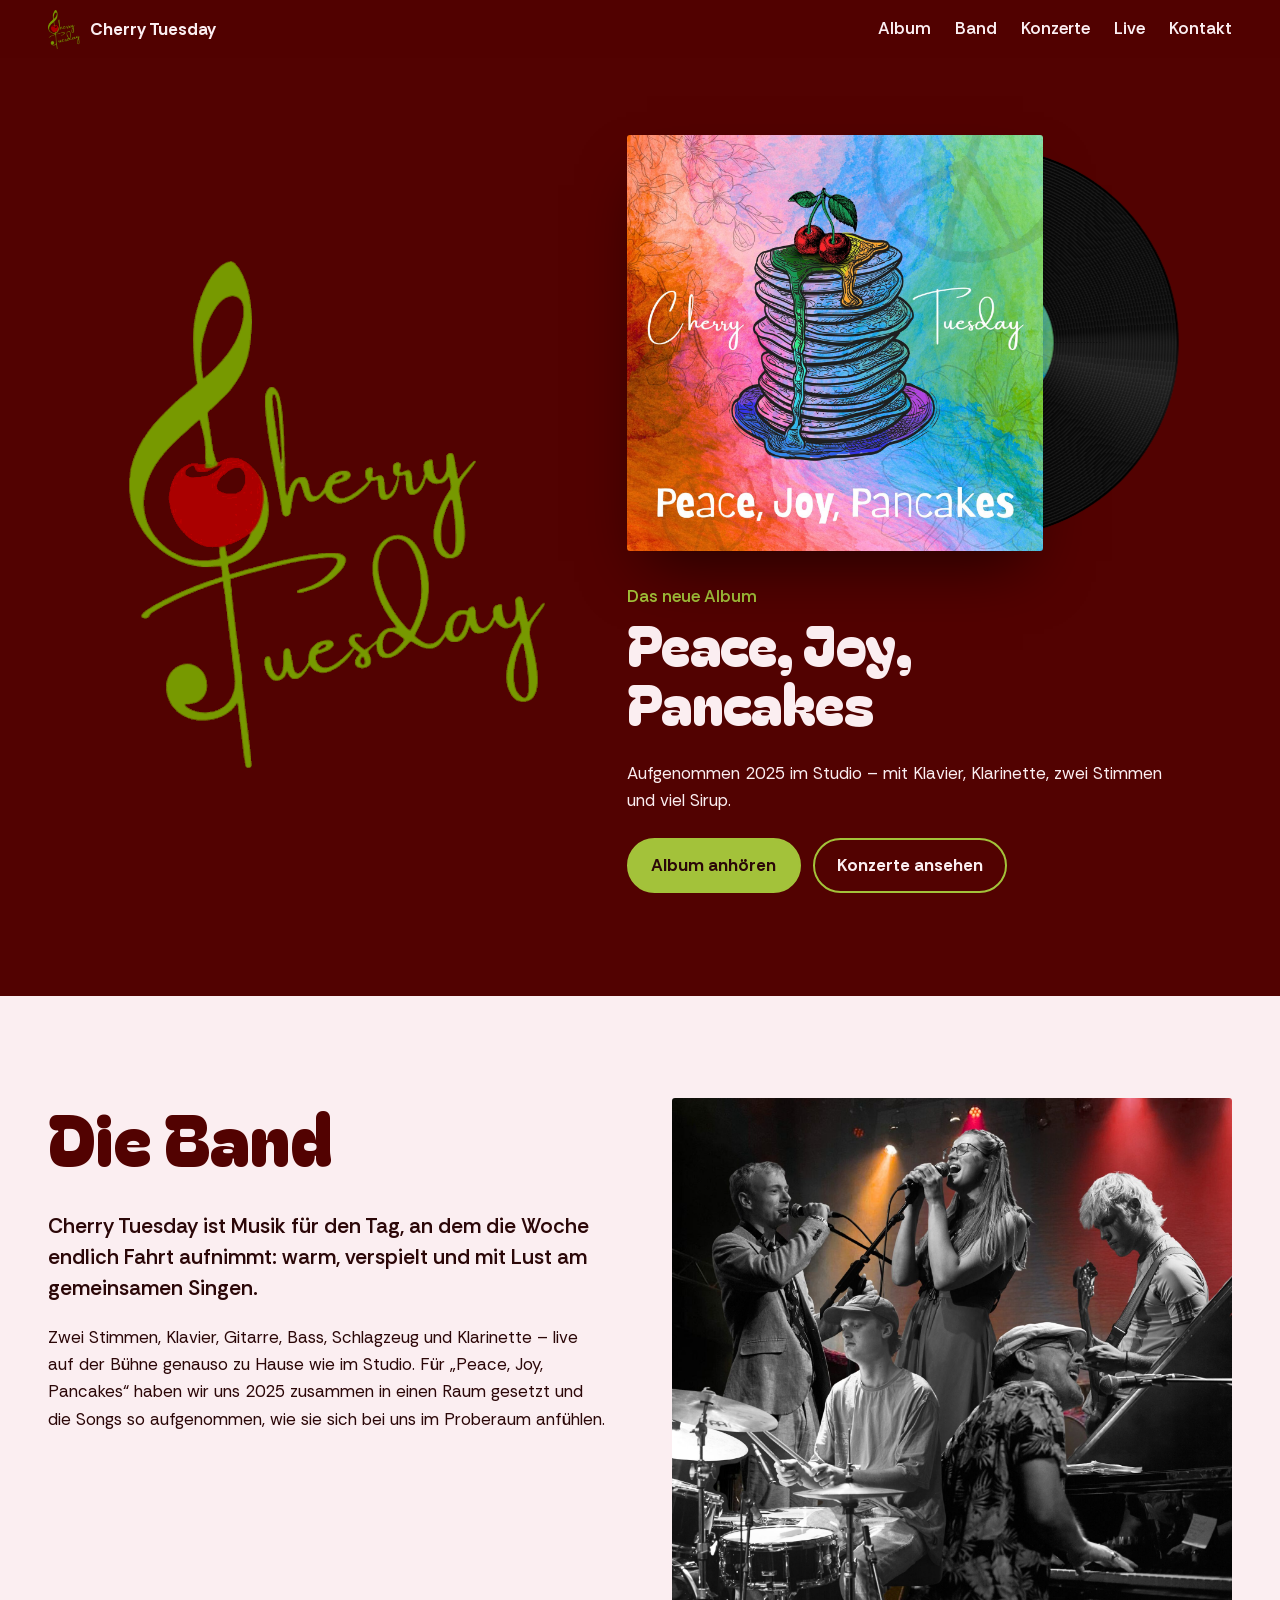
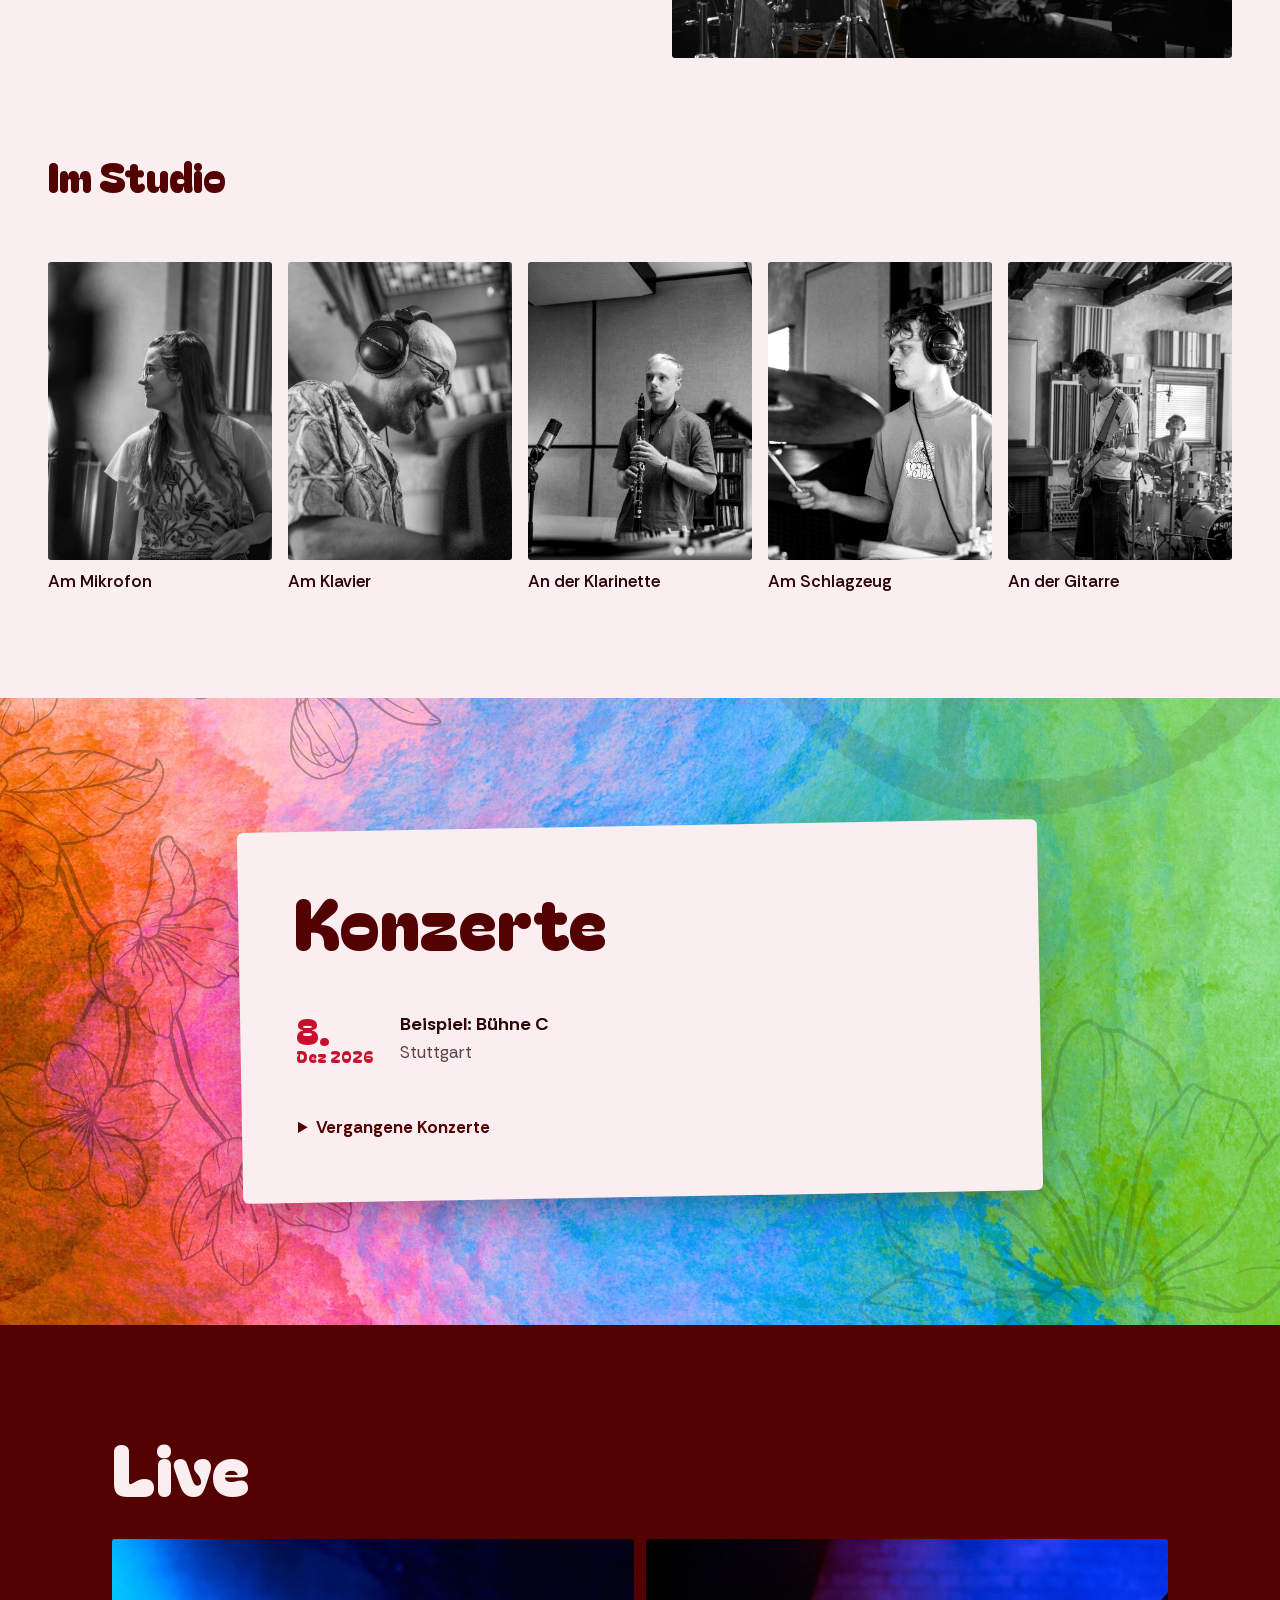
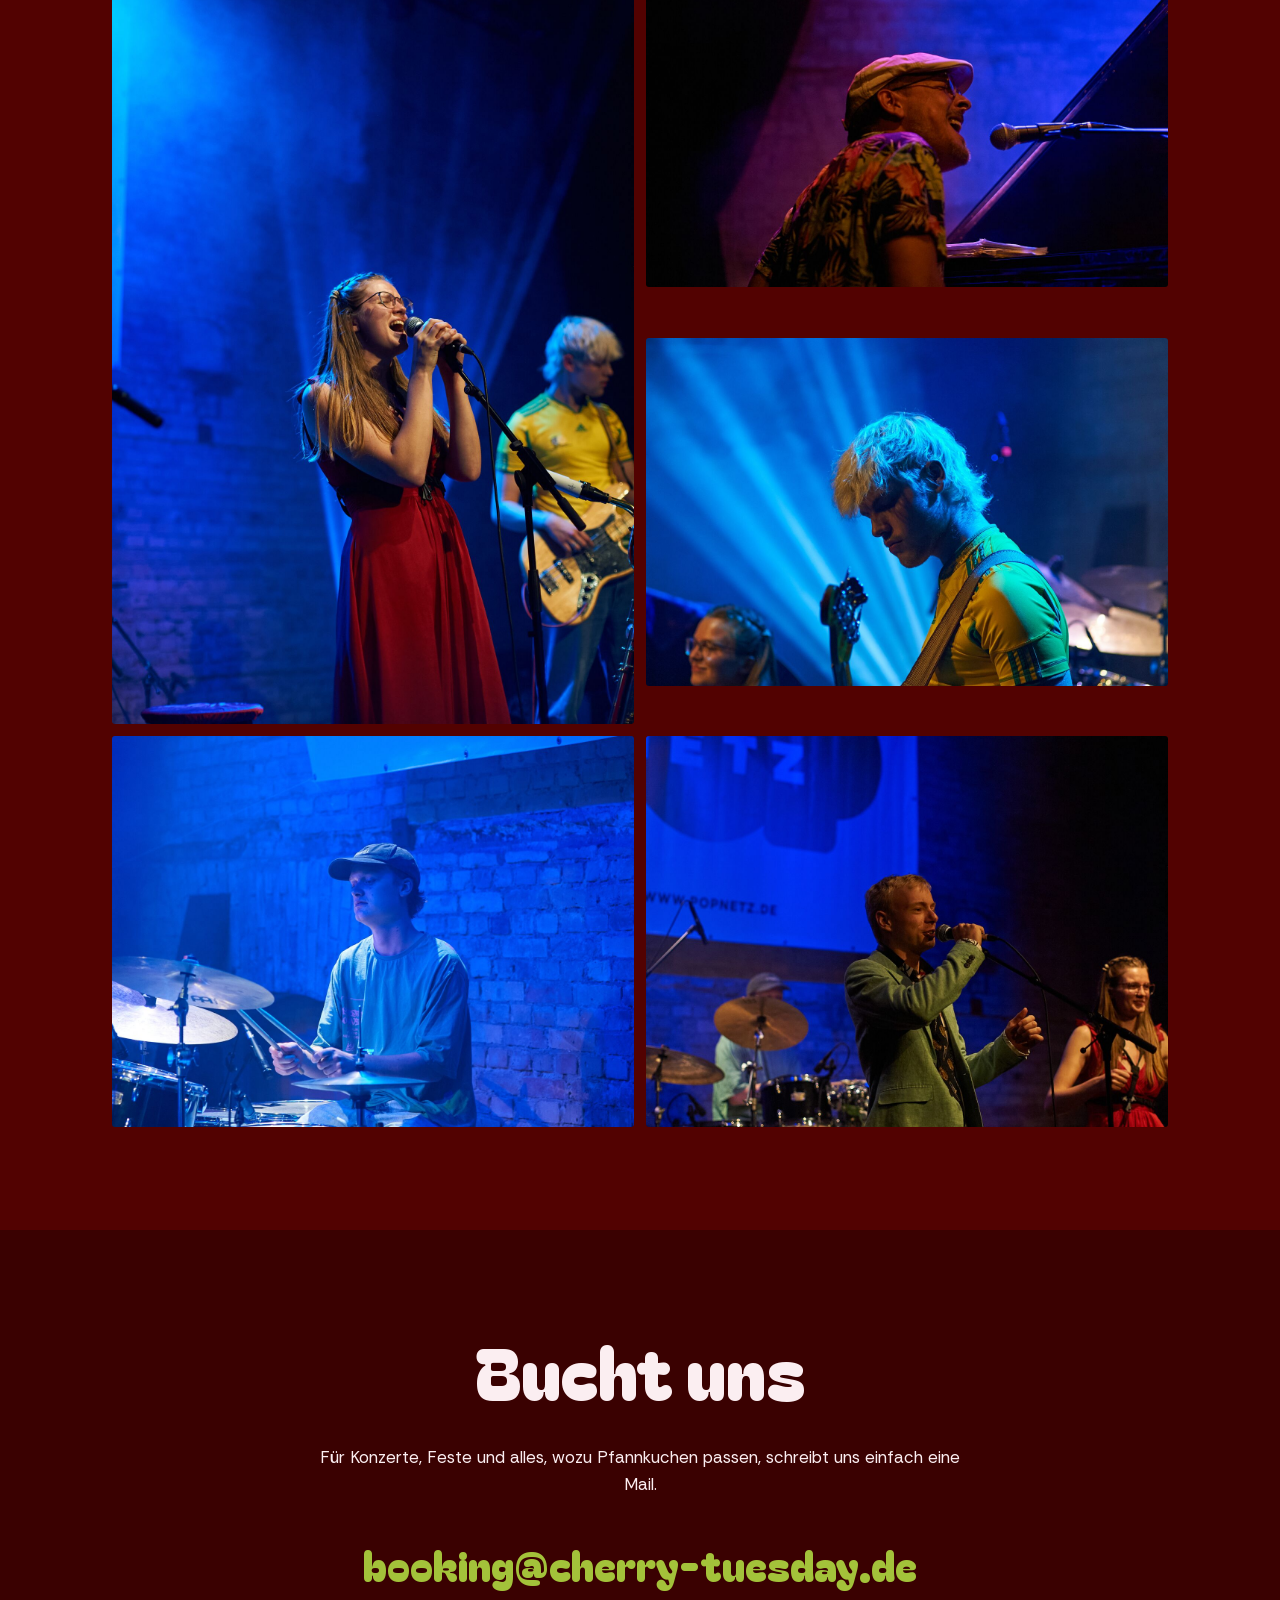
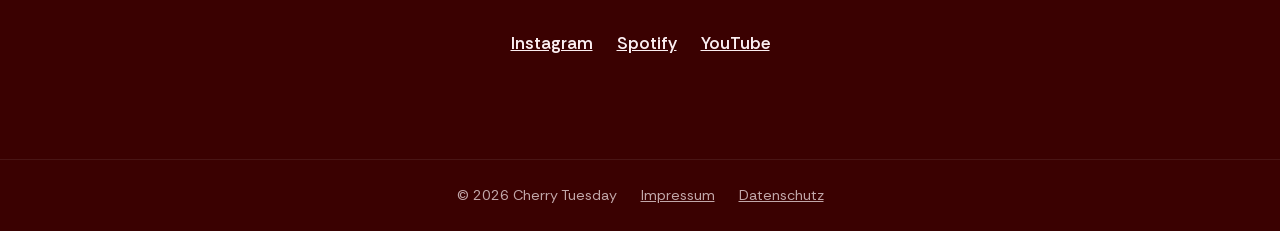
==== index.html @ aee35eab "Erste Version der Cherry-Tuesday-Website Statische Seite (HTML/CSS/JS) mit Album-Hero, Band, Konzert" ====
<!doctype html>
<html lang="de">
<head>
  <meta charset="utf-8">
  <meta name="viewport" content="width=device-width, initial-scale=1">
  <title>Cherry Tuesday</title>
  <meta name="description" content="Cherry Tuesday – Band. Neues Album „Peace, Joy, Pancakes“, Konzerte und Booking.">
  <meta property="og:title" content="Cherry Tuesday">
  <meta property="og:description" content="Peace, Joy, Pancakes – das neue Album.">
  <meta property="og:image" content="assets/img/cover.jpg">
  <link rel="icon" type="image/png" href="assets/img/favicon.png">
  <link rel="preload" href="assets/fonts/bagel-fat-one-400-latin.woff2" as="font" type="font/woff2" crossorigin>
  <link rel="stylesheet" href="css/fonts.css">
  <link rel="stylesheet" href="css/style.css">
</head>
<body>
  <a class="skip" href="#main">Zum Inhalt springen</a>

  <header class="site-header">
    <a class="brand" href="#top" aria-label="Cherry Tuesday – nach oben">
      <img src="assets/img/logo.png" alt="" width="40" height="49">
      <span>Cherry Tuesday</span>
    </a>
    <button class="nav-toggle" aria-expanded="false" aria-controls="nav">Menü</button>
    <nav id="nav" class="nav">
      <a href="#album">Album</a>
      <a href="#band">Band</a>
      <a href="#konzerte">Konzerte</a>
      <a href="#live">Live</a>
      <a href="#kontakt">Kontakt</a>
    </nav>
  </header>

  <main id="main">
    <!-- Hero: Logo + Albumhülle mit Schallplatte -->
    <section class="hero" id="top">
      <div class="hero-text">
        <h1 class="hero-logo">
          <img src="assets/img/logo.png" alt="Cherry Tuesday" width="800" height="975">
        </h1>
      </div>

      <div class="hero-record" id="album">
        <div class="sleeve-wrap">
          <div class="vinyl" aria-hidden="true"><span class="vinyl-label"></span></div>
          <img class="sleeve" src="assets/img/cover.jpg" alt="Albumcover „Peace, Joy, Pancakes“: ein Stapel Pfannkuchen mit Kirschen auf Aquarell-Hintergrund" width="1400" height="1400">
        </div>
        <div class="album-info">
          <p class="album-kicker">Das neue Album</p>
          <h2 class="album-title">Peace, Joy, Pancakes</h2>
          <p>Aufgenommen 2025 im Studio – mit Klavier, Klarinette, zwei Stimmen und viel Sirup.</p>
          <div class="actions">
            <a class="btn btn-primary" href="#">Album anhören</a>
            <a class="btn btn-ghost" href="#konzerte">Konzerte ansehen</a>
          </div>
        </div>
      </div>
    </section>

    <!-- Band -->
    <section class="band" id="band">
      <div class="band-intro">
        <h2>Die Band</h2>
        <p class="lead">Cherry Tuesday ist Musik für den Tag, an dem die Woche endlich Fahrt aufnimmt: warm, verspielt und mit Lust am gemeinsamen Singen.</p>
        <p>Zwei Stimmen, Klavier, Gitarre, Bass, Schlagzeug und Klarinette – live auf der Bühne genauso zu Hause wie im Studio. Für „Peace, Joy, Pancakes“ haben wir uns 2025 zusammen in einen Raum gesetzt und die Songs so aufgenommen, wie sie sich bei uns im Proberaum anfühlen.</p>
      </div>
      <figure class="band-photo">
        <img src="assets/img/band-live.jpg" alt="Cherry Tuesday live auf der Bühne: Gesang, Schlagzeug, Klavier und Gitarre" loading="lazy" width="1800" height="1800">
      </figure>

      <h3 class="studio-heading">Im Studio</h3>
      <ul class="studio" role="list">
        <li><img src="assets/img/studio-052.jpg" alt="Sängerin im Aufnahmeraum" loading="lazy" width="1400" height="2100"><span>Am Mikrofon</span></li>
        <li><img src="assets/img/studio-212.jpg" alt="Pianist mit Kopfhörern" loading="lazy" width="1400" height="2100"><span>Am Klavier</span></li>
        <li><img src="assets/img/studio-121.jpg" alt="Klarinettist im Aufnahmeraum" loading="lazy" width="1400" height="2100"><span>An der Klarinette</span></li>
        <li><img src="assets/img/studio-077.jpg" alt="Schlagzeuger mit Kopfhörern" loading="lazy" width="1400" height="2100"><span>Am Schlagzeug</span></li>
        <li><img src="assets/img/studio-206.jpg" alt="Gitarrist und Schlagzeuger bei der Aufnahme" loading="lazy" width="1400" height="2100"><span>An der Gitarre</span></li>
      </ul>
    </section>

    <!-- Konzerte (werden aus js/main.js befüllt) -->
    <section class="gigs" id="konzerte">
      <div class="gigs-panel">
        <h2>Konzerte</h2>
        <ol class="gig-list" id="gig-list" role="list"></ol>
        <details class="past" id="past-wrap" hidden>
          <summary>Vergangene Konzerte</summary>
          <ol class="gig-list gig-list--past" id="past-list" role="list"></ol>
        </details>
      </div>
    </section>

    <!-- Live-Galerie -->
    <section class="live" id="live">
      <h2>Live</h2>
      <div class="gallery" id="gallery">
        <a href="assets/img/live-4481.jpg"><img src="assets/img/live-4481.jpg" alt="Sängerin im roten Kleid im blauen Bühnenlicht" loading="lazy" width="1400" height="2104"></a>
        <a href="assets/img/live-4448.jpg"><img src="assets/img/live-4448.jpg" alt="Pianist am Flügel im violetten Licht" loading="lazy" width="1400" height="2104"></a>
        <a href="assets/img/live-4457.jpg"><img src="assets/img/live-4457.jpg" alt="Bassist in gelbem Shirt unter blauen Scheinwerfern" loading="lazy" width="1400" height="2104"></a>
        <a href="assets/img/live-4454.jpg"><img src="assets/img/live-4454.jpg" alt="Schlagzeuger im blauen Licht" loading="lazy" width="1400" height="2104"></a>
        <a href="assets/img/live-4437.jpg"><img src="assets/img/live-4437.jpg" alt="Sänger im grünen Anzug und Sängerin auf der Bühne" loading="lazy" width="1400" height="2104"></a>
      </div>
    </section>

    <!-- Kontakt -->
    <section class="contact" id="kontakt">
      <h2>Bucht uns</h2>
      <p>Für Konzerte, Feste und alles, wozu Pfannkuchen passen, schreibt uns einfach eine Mail.</p>
      <a class="contact-mail" href="mailto:booking@cherry-tuesday.de">booking@cherry-tuesday.de</a>
      <ul class="social" role="list">
        <li><a href="#">Instagram</a></li>
        <li><a href="#">Spotify</a></li>
        <li><a href="#">YouTube</a></li>
      </ul>
    </section>
  </main>

  <footer class="site-footer">
    <p>© <span id="year">2026</span> Cherry Tuesday</p>
    <a href="#">Impressum</a>
    <a href="#">Datenschutz</a>
  </footer>

  <!-- Lightbox -->
  <dialog class="lightbox" id="lightbox" aria-label="Foto vergrößert">
    <img id="lightbox-img" src="" alt="">
    <button class="lb-btn lb-prev" data-dir="-1" aria-label="Vorheriges Foto">‹</button>
    <button class="lb-btn lb-next" data-dir="1" aria-label="Nächstes Foto">›</button>
    <button class="lb-btn lb-close" aria-label="Schließen">×</button>
  </dialog>

  <script src="js/main.js"></script>
</body>
</html>
---- css/fonts.css ----
/* Schriften lokal eingebunden (SIL Open Font License) – keine Verbindung zu Google */
/* latin-ext */
@font-face {
  font-family: 'Bagel Fat One';
  font-style: normal;
  font-weight: 400;
  font-display: swap;
  src: url(../assets/fonts/bagel-fat-one-400-latin-ext.woff2) format('woff2');
  unicode-range: U+0100-02BA, U+02BD-02C5, U+02C7-02CC, U+02CE-02D7, U+02DD-02FF, U+0304, U+0308, U+0329, U+1D00-1DBF, U+1E00-1E9F, U+1EF2-1EFF, U+2020, U+20A0-20AB, U+20AD-20C4, U+2113, U+2C60-2C7F, U+A720-A7FF;
}
/* latin */
@font-face {
  font-family: 'Bagel Fat One';
  font-style: normal;
  font-weight: 400;
  font-display: swap;
  src: url(../assets/fonts/bagel-fat-one-400-latin.woff2) format('woff2');
  unicode-range: U+0000-00FF, U+0131, U+0152-0153, U+02BB-02BC, U+02C6, U+02DA, U+02DC, U+0304, U+0308, U+0329, U+2000-206F, U+20AC, U+2122, U+2191, U+2193, U+2212, U+2215, U+FEFF, U+FFFD;
}
/* latin-ext */
@font-face {
  font-family: 'Rethink Sans';
  font-style: italic;
  font-weight: 400;
  font-display: swap;
  src: url(../assets/fonts/rethink-sans-400-italic-latin-ext.woff2) format('woff2');
  unicode-range: U+0100-02BA, U+02BD-02C5, U+02C7-02CC, U+02CE-02D7, U+02DD-02FF, U+0304, U+0308, U+0329, U+1D00-1DBF, U+1E00-1E9F, U+1EF2-1EFF, U+2020, U+20A0-20AB, U+20AD-20C4, U+2113, U+2C60-2C7F, U+A720-A7FF;
}
/* latin */
@font-face {
  font-family: 'Rethink Sans';
  font-style: italic;
  font-weight: 400;
  font-display: swap;
  src: url(../assets/fonts/rethink-sans-400-italic-latin.woff2) format('woff2');
  unicode-range: U+0000-00FF, U+0131, U+0152-0153, U+02BB-02BC, U+02C6, U+02DA, U+02DC, U+0304, U+0308, U+0329, U+2000-206F, U+20AC, U+2122, U+2191, U+2193, U+2212, U+2215, U+FEFF, U+FFFD;
}
/* latin-ext */
@font-face {
  font-family: 'Rethink Sans';
  font-style: normal;
  font-weight: 400;
  font-display: swap;
  src: url(../assets/fonts/rethink-sans-400-latin-ext.woff2) format('woff2');
  unicode-range: U+0100-02BA, U+02BD-02C5, U+02C7-02CC, U+02CE-02D7, U+02DD-02FF, U+0304, U+0308, U+0329, U+1D00-1DBF, U+1E00-1E9F, U+1EF2-1EFF, U+2020, U+20A0-20AB, U+20AD-20C4, U+2113, U+2C60-2C7F, U+A720-A7FF;
}
/* latin */
@font-face {
  font-family: 'Rethink Sans';
  font-style: normal;
  font-weight: 400;
  font-display: swap;
  src: url(../assets/fonts/rethink-sans-400-latin.woff2) format('woff2');
  unicode-range: U+0000-00FF, U+0131, U+0152-0153, U+02BB-02BC, U+02C6, U+02DA, U+02DC, U+0304, U+0308, U+0329, U+2000-206F, U+20AC, U+2122, U+2191, U+2193, U+2212, U+2215, U+FEFF, U+FFFD;
}
/* latin-ext */
@font-face {
  font-family: 'Rethink Sans';
  font-style: normal;
  font-weight: 600;
  font-display: swap;
  src: url(../assets/fonts/rethink-sans-400-latin-ext.woff2) format('woff2');
  unicode-range: U+0100-02BA, U+02BD-02C5, U+02C7-02CC, U+02CE-02D7, U+02DD-02FF, U+0304, U+0308, U+0329, U+1D00-1DBF, U+1E00-1E9F, U+1EF2-1EFF, U+2020, U+20A0-20AB, U+20AD-20C4, U+2113, U+2C60-2C7F, U+A720-A7FF;
}
/* latin */
@font-face {
  font-family: 'Rethink Sans';
  font-style: normal;
  font-weight: 600;
  font-display: swap;
  src: url(../assets/fonts/rethink-sans-400-latin.woff2) format('woff2');
  unicode-range: U+0000-00FF, U+0131, U+0152-0153, U+02BB-02BC, U+02C6, U+02DA, U+02DC, U+0304, U+0308, U+0329, U+2000-206F, U+20AC, U+2122, U+2191, U+2193, U+2212, U+2215, U+FEFF, U+FFFD;
}
/* latin-ext */
@font-face {
  font-family: 'Rethink Sans';
  font-style: normal;
  font-weight: 700;
  font-display: swap;
  src: url(../assets/fonts/rethink-sans-400-latin-ext.woff2) format('woff2');
  unicode-range: U+0100-02BA, U+02BD-02C5, U+02C7-02CC, U+02CE-02D7, U+02DD-02FF, U+0304, U+0308, U+0329, U+1D00-1DBF, U+1E00-1E9F, U+1EF2-1EFF, U+2020, U+20A0-20AB, U+20AD-20C4, U+2113, U+2C60-2C7F, U+A720-A7FF;
}
/* latin */
@font-face {
  font-family: 'Rethink Sans';
  font-style: normal;
  font-weight: 700;
  font-display: swap;
  src: url(../assets/fonts/rethink-sans-400-latin.woff2) format('woff2');
  unicode-range: U+0000-00FF, U+0131, U+0152-0153, U+02BB-02BC, U+02C6, U+02DA, U+02DC, U+0304, U+0308, U+0329, U+2000-206F, U+20AC, U+2122, U+2191, U+2193, U+2212, U+2215, U+FEFF, U+FFFD;
}
---- css/style.css ----
/* ==========================================================
   Cherry Tuesday – Farben aus dem Logo, Aquarell aus dem Cover
   ========================================================== */
:root {
  --kirschmark: #520201;   /* Logo-Hintergrund */
  --kirschmark-tief: #3a0101;
  --kirsche: #c8102e;
  --stiel: #a3c23a;        /* Logo-Grün, aufgehellt für Lesbarkeit */
  --stiel-dunkel: #58700a;
  --rosa: #fbeef1;
  --tinte: #2b0708;

  --font-display: "Bagel Fat One", system-ui, sans-serif;
  --font-body: "Rethink Sans", system-ui, sans-serif;

  --gutter: clamp(1rem, 4vw, 3rem);
  --max: 72rem;
}

*, *::before, *::after { box-sizing: border-box; }
html { scroll-behavior: smooth; scroll-padding-top: 4.5rem; }
body {
  margin: 0;
  font-family: var(--font-body);
  font-size: 1.0625rem;
  line-height: 1.6;
  color: var(--rosa);
  background: var(--kirschmark);
}
img { display: block; max-width: 100%; height: auto; }
a { color: inherit; }
:focus-visible { outline: 3px solid var(--stiel); outline-offset: 3px; border-radius: 4px; }

h1, h2, h3 { font-family: var(--font-display); font-weight: 400; line-height: 1.05; margin: 0 0 .5em; }
h2 { font-size: clamp(2.5rem, 7vw, 4.5rem); }
p { margin: 0 0 1em; max-width: 38em; }

.skip {
  position: absolute; left: -999px; top: .5rem; z-index: 100;
  background: var(--stiel); color: var(--tinte); padding: .5rem 1rem;
}
.skip:focus { left: .5rem; }

/* ---------- Header ---------- */
.site-header {
  position: sticky; top: 0; z-index: 50;
  display: flex; align-items: center; justify-content: space-between; gap: 1rem;
  padding: .6rem var(--gutter);
  background: color-mix(in srgb, var(--kirschmark) 92%, transparent);
  backdrop-filter: blur(8px);
}
.brand { display: flex; align-items: center; gap: .6rem; text-decoration: none; font-weight: 700; }
.brand img { width: 32px; height: auto; }
.nav { display: flex; gap: 1.5rem; }
.nav a { text-decoration: none; font-weight: 600; padding: .25rem 0; border-bottom: 2px solid transparent; }
.nav a:hover { border-color: var(--stiel); }
.nav-toggle {
  display: none; font: inherit; font-weight: 600; color: inherit;
  background: none; border: 2px solid currentColor; border-radius: 99px; padding: .3rem .9rem; cursor: pointer;
}

@media (max-width: 720px) {
  .nav-toggle { display: block; }
  .nav {
    position: absolute; inset: 100% 0 auto 0;
    flex-direction: column; gap: 0;
    background: var(--kirschmark-tief);
    padding: .5rem var(--gutter) 1rem;
    display: none;
  }
  .nav.open { display: flex; }
  .nav a { padding: .75rem 0; border-bottom: 1px solid rgb(255 255 255 / .1); }
}

/* ---------- Hero ---------- */
.hero {
  display: grid;
  grid-template-columns: minmax(0, 5fr) minmax(0, 6fr);
  align-items: center;
  gap: clamp(2rem, 5vw, 5rem);
  max-width: var(--max);
  margin: 0 auto;
  padding: clamp(2rem, 6vw, 5rem) var(--gutter) clamp(4rem, 8vw, 7rem);
}
.hero-logo { margin: 0; }
.hero-logo img { width: min(100%, 26rem); margin-inline: auto; }

.sleeve-wrap {
  position: relative;
  width: min(100%, 26rem);
  aspect-ratio: 1;
  margin-right: 22%;   /* Platz für die herausgezogene Platte */
}
.sleeve {
  position: relative; z-index: 2;
  width: 100%; height: 100%; object-fit: cover;
  border-radius: 3px;
  box-shadow: 0 30px 60px -20px rgb(0 0 0 / .6);
}
.vinyl {
  position: absolute; z-index: 1;
  inset: 3%;
  border-radius: 50%;
  background:
    radial-gradient(circle, var(--tinte) 0 2.5%, transparent 2.6%),
    radial-gradient(circle, transparent 0 17%, #111 17.3% 18%, transparent 18.3%),
    repeating-radial-gradient(circle, #1a1a1a 0 1px, #0a0a0a 1.5px 3px),
    #111;
  box-shadow: inset 0 0 0 2px #000;
  transform: translateX(38%) rotate(0deg);
  animation: slide-out 1.4s cubic-bezier(.2, .8, .2, 1) .3s both;
}
.vinyl::after {  /* Glanz */
  content: ""; position: absolute; inset: 0; border-radius: 50%;
  background: conic-gradient(from 30deg, transparent 0 15%, rgb(255 255 255 / .09) 20%, transparent 28% 65%, rgb(255 255 255 / .07) 70%, transparent 78%);
}
.vinyl-label {
  position: absolute; inset: 32%;
  border-radius: 50%;
  background: url("../assets/img/pancakes.jpg") center / 150% no-repeat;
}
@keyframes slide-out {
  from { transform: translateX(0) rotate(-40deg); }
  to   { transform: translateX(38%) rotate(0deg); }
}

.album-info { margin-top: 2rem; }
.album-kicker { font-weight: 600; color: var(--stiel); margin-bottom: .25rem; }
.album-title { font-size: clamp(2.2rem, 5vw, 3.5rem); }

.actions { display: flex; flex-wrap: wrap; gap: .75rem; margin-top: 1.5rem; }
.btn {
  display: inline-block; text-decoration: none; font-weight: 700;
  padding: .75rem 1.4rem; border-radius: 99px;
  border: 2px solid var(--stiel);
  transition: background-color .2s, color .2s;
}
.btn-primary { background: var(--stiel); color: var(--tinte); }
.btn-primary:hover { background: var(--rosa); border-color: var(--rosa); }
.btn-ghost:hover { background: var(--stiel); color: var(--tinte); }

@media (max-width: 820px) {
  .hero { grid-template-columns: 1fr; text-align: left; }
  .hero-logo img { width: min(70%, 18rem); margin: 0; }
  .sleeve-wrap { width: 72%; }
}

/* ---------- Band ---------- */
.band {
  background: var(--rosa);
  color: var(--tinte);
  padding: clamp(4rem, 8vw, 7rem) var(--gutter);
  display: grid;
  grid-template-columns: minmax(0, 1fr) minmax(0, 1fr);
  gap: clamp(2rem, 5vw, 4rem);
  align-items: start;
}
.band > * { min-width: 0; }
.band h2 { color: var(--kirschmark); }
.lead { font-size: 1.3rem; line-height: 1.5; font-weight: 600; }
.band-photo { margin: 0; }
.band-photo img { border-radius: 3px; }

.studio-heading {
  grid-column: 1 / -1;
  font-size: clamp(1.8rem, 4vw, 2.6rem);
  color: var(--kirschmark);
  margin: 2rem 0 0;
}
.studio {
  grid-column: 1 / -1;
  list-style: none; margin: 0; padding: 0;
  display: grid;
  grid-template-columns: repeat(5, minmax(0, 1fr));
  gap: 1rem;
}
.studio img {
  aspect-ratio: 3 / 4; width: 100%; object-fit: cover;
  filter: grayscale(1) contrast(1.05);
  border-radius: 3px;
}
.studio span { display: block; margin-top: .5rem; font-weight: 600; }

@media (max-width: 820px) {
  .band { grid-template-columns: 1fr; }
  .studio { grid-template-columns: repeat(2, minmax(0, 1fr)); }
}

/* ---------- Konzerte ---------- */
.gigs {
  background: url("../assets/img/watercolor.jpg") center / cover;
  padding: clamp(4rem, 10vw, 8rem) var(--gutter);
}
.gigs-panel {
  max-width: 50rem; margin: 0 auto;
  background: var(--rosa); color: var(--tinte);
  padding: clamp(1.5rem, 5vw, 3.5rem);
  border-radius: 6px;
  transform: rotate(-1deg);   /* wie ein angepinnter Flyer */
  box-shadow: 0 20px 50px -20px rgb(43 7 8 / .5);
}
.gigs-panel > * { transform: rotate(1deg); }
.gigs h2 { color: var(--kirschmark); }

.gig-list { list-style: none; margin: 0; padding: 0; }
.gig {
  display: grid;
  grid-template-columns: 5.5rem 1fr auto;
  gap: 1rem; align-items: center;
  padding: 1rem 0;
  border-top: 2px solid rgb(82 2 1 / .15);
}
.gig:first-child { border-top: 0; }
.gig-date { font-family: var(--font-display); color: var(--kirsche); line-height: 1; }
.gig-date .day { display: block; font-size: 2.2rem; }
.gig-date .month { font-size: 1rem; }
.gig-where strong { display: block; font-size: 1.15rem; }
.gig-where span { color: rgb(43 7 8 / .75); }
.gig-link {
  font-weight: 700; text-decoration: none; white-space: nowrap;
  padding: .45rem 1rem; border-radius: 99px;
  background: var(--kirschmark); color: var(--rosa);
}
.gig-link:hover { background: var(--kirsche); }
.gig-empty { padding: 1rem 0; }

.past { margin-top: 2rem; }
.past summary { cursor: pointer; font-weight: 700; color: var(--kirschmark); }
.gig-list--past .gig { grid-template-columns: 5.5rem 1fr; opacity: .7; }
.gig-list--past .gig-date .day { font-size: 1.5rem; }

@media (max-width: 560px) {
  .gig { grid-template-columns: 4rem 1fr; }
  .gig-link { grid-column: 2; justify-self: start; }
}

/* ---------- Live-Galerie ---------- */
.live { padding: clamp(4rem, 8vw, 7rem) var(--gutter); max-width: var(--max); margin: 0 auto; }
.gallery {
  display: grid;
  grid-template-columns: repeat(6, minmax(0, 1fr));
  gap: .75rem;
}
.gallery a { display: block; overflow: hidden; border-radius: 3px; }
.gallery img { width: 100%; height: 100%; object-fit: cover; transition: transform .4s; }
.gallery a:hover img { transform: scale(1.04); }
.gallery a:nth-child(1) { grid-column: span 3; grid-row: span 2; }
.gallery a:nth-child(2),
.gallery a:nth-child(3) { grid-column: span 3; aspect-ratio: 3 / 2; }
.gallery a:nth-child(4),
.gallery a:nth-child(5) { grid-column: span 3; aspect-ratio: 4 / 3; }

@media (max-width: 640px) {
  .gallery { grid-template-columns: 1fr 1fr; }
  .gallery a:nth-child(n) { grid-column: span 1; grid-row: auto; aspect-ratio: 2 / 3; }
  .gallery a:nth-child(1) { grid-column: span 2; aspect-ratio: 4 / 5; }
}

/* ---------- Lightbox ---------- */
.lightbox {
  border: 0; padding: 0; background: transparent;
  max-width: 100vw; max-height: 100vh; width: 100vw; height: 100vh;
}
.lightbox::backdrop { background: rgb(20 0 0 / .92); }
.lightbox img { width: 100%; height: 100%; object-fit: contain; padding: 3rem 4rem; }
.lb-btn {
  position: absolute; font: 2.2rem/1 var(--font-body);
  color: var(--rosa); background: rgb(82 2 1 / .6);
  border: 0; border-radius: 50%; width: 3rem; height: 3rem; cursor: pointer;
}
.lb-btn:hover { background: var(--kirsche); }
.lb-prev { left: 1rem; top: 50%; translate: 0 -50%; }
.lb-next { right: 1rem; top: 50%; translate: 0 -50%; }
.lb-close { right: 1rem; top: 1rem; }
@media (max-width: 640px) { .lightbox img { padding: 3.5rem .5rem; } .lb-prev, .lb-next { top: auto; bottom: 1rem; translate: none; } }

/* ---------- Kontakt & Footer ---------- */
.contact {
  text-align: center;
  padding: clamp(4rem, 8vw, 7rem) var(--gutter);
  background: var(--kirschmark-tief);
}
.contact p { margin-inline: auto; }
.contact-mail {
  display: inline-block; margin: 1rem 0 2rem;
  font-family: var(--font-display);
  font-size: clamp(1.4rem, 5vw, 2.6rem);
  color: var(--stiel); text-decoration: none;
  overflow-wrap: anywhere;
}
.contact-mail:hover { text-decoration: underline; text-decoration-thickness: 3px; }
.social { list-style: none; padding: 0; margin: 0; display: flex; justify-content: center; gap: 1.5rem; flex-wrap: wrap; }
.social a { font-weight: 600; }

.site-footer {
  display: flex; flex-wrap: wrap; gap: 1.5rem; justify-content: center;
  padding: 1.5rem var(--gutter);
  font-size: .9rem; color: rgb(251 238 241 / .7);
  background: var(--kirschmark-tief);
  border-top: 1px solid rgb(255 255 255 / .08);
}
.site-footer p { margin: 0; }

@media (prefers-reduced-motion: reduce) {
  html { scroll-behavior: auto; }
  .vinyl { animation: none; }
  .gallery img { transition: none; }
}
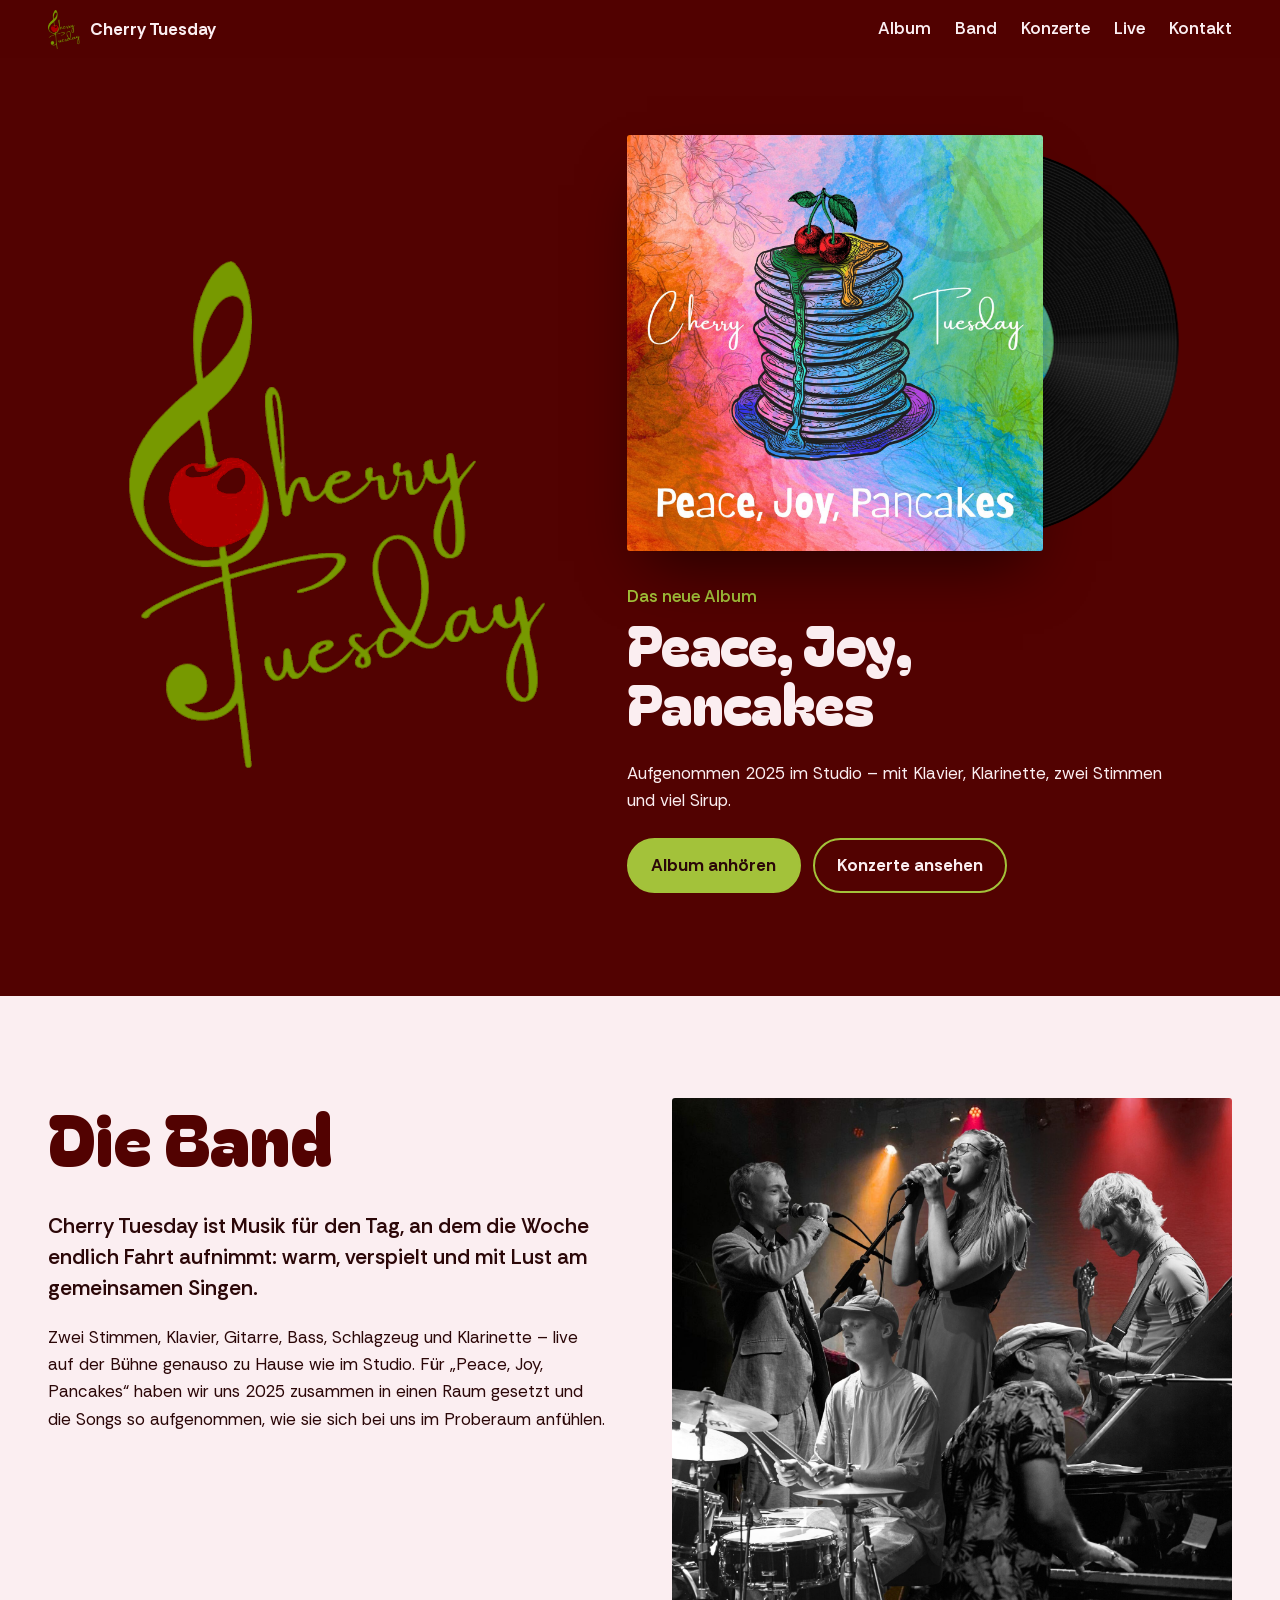
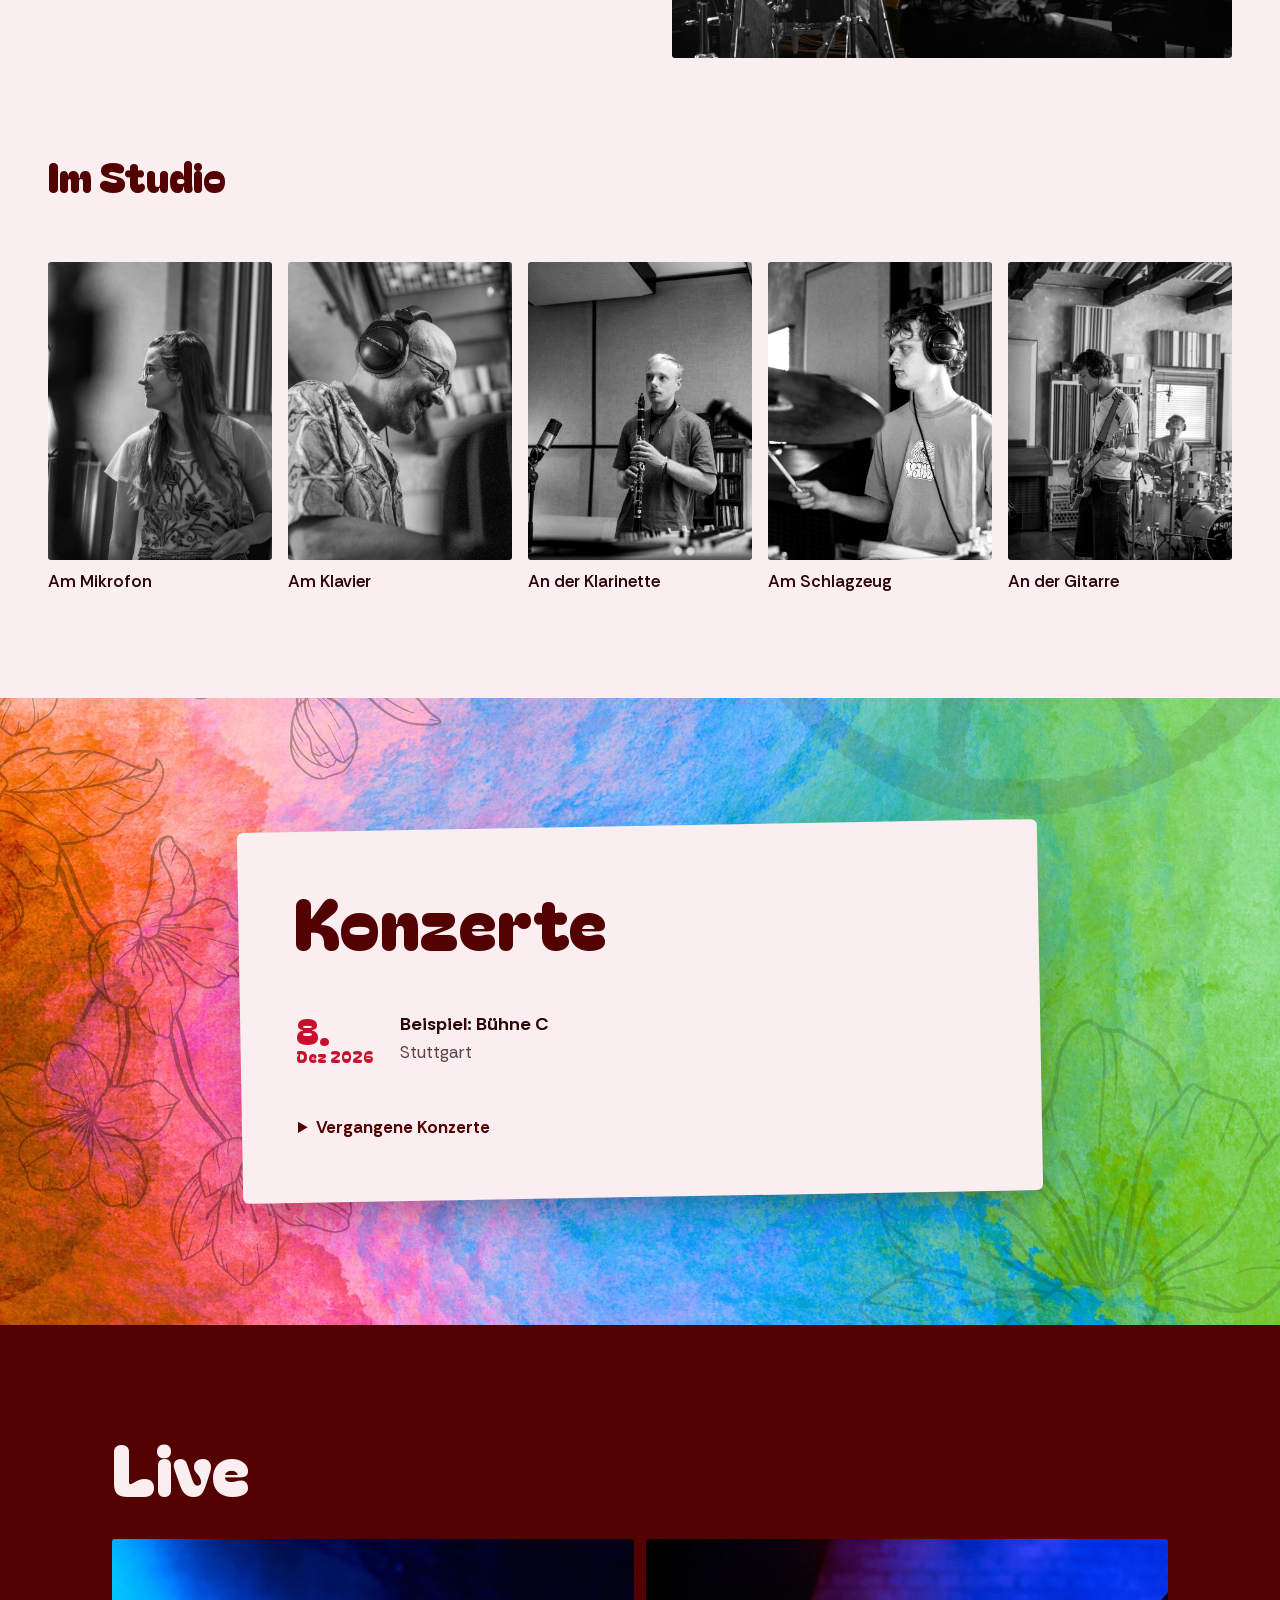
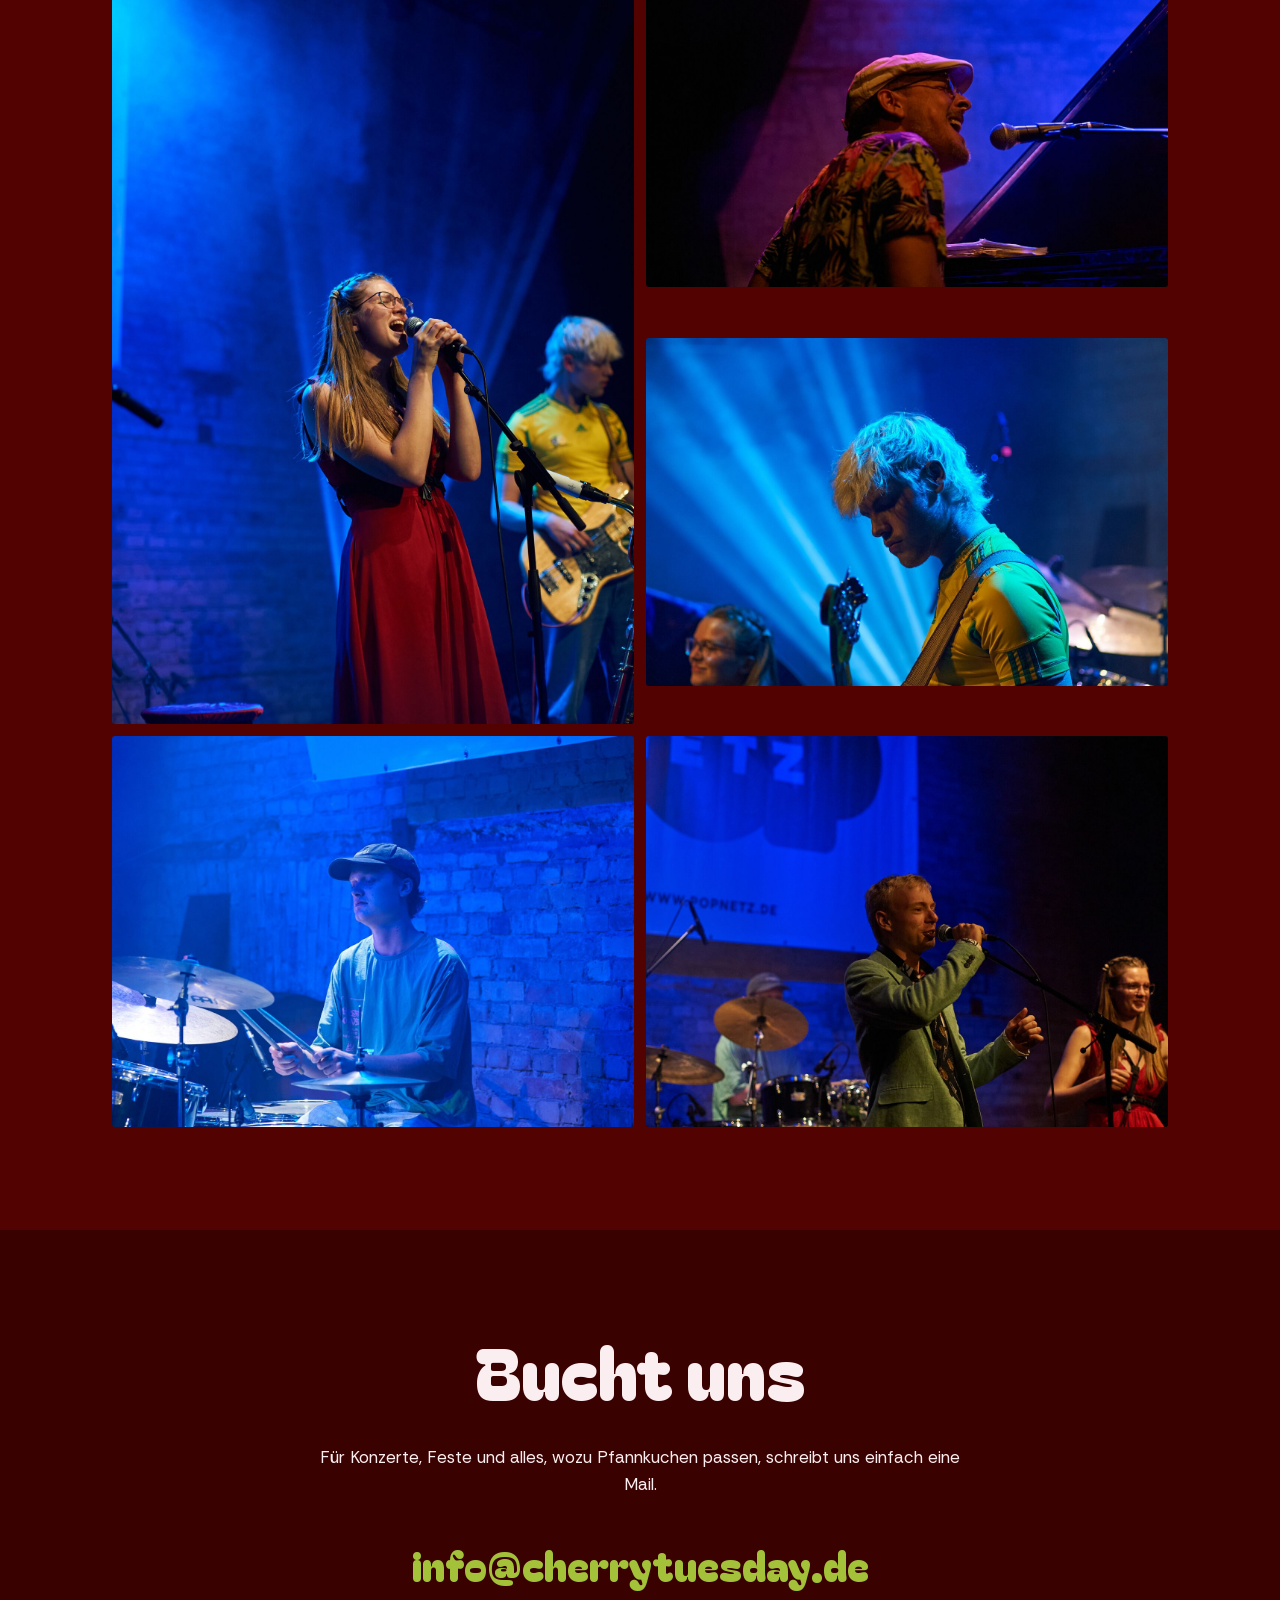
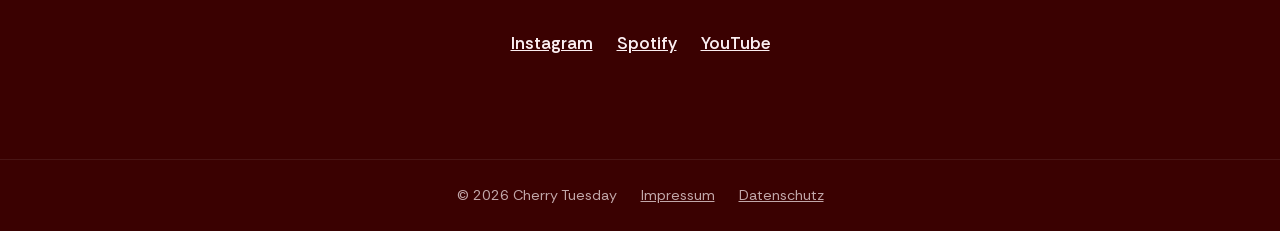
==== commit 355367c8: "Domain auf cherrytuesday.de korrigieren, Kontakt info@ Co-Authored-By: Claude Opus 5.5 <noreply@anth" ====
--- a/index.html
+++ b/index.html
@@ -106,7 +106,7 @@
     <section class="contact" id="kontakt">
       <h2>Bucht uns</h2>
       <p>Für Konzerte, Feste und alles, wozu Pfannkuchen passen, schreibt uns einfach eine Mail.</p>
-      <a class="contact-mail" href="mailto:booking@cherry-tuesday.de">booking@cherry-tuesday.de</a>
+      <a class="contact-mail" href="mailto:info@cherrytuesday.de">info@cherrytuesday.de</a>
       <ul class="social" role="list">
         <li><a href="#">Instagram</a></li>
         <li><a href="#">Spotify</a></li>
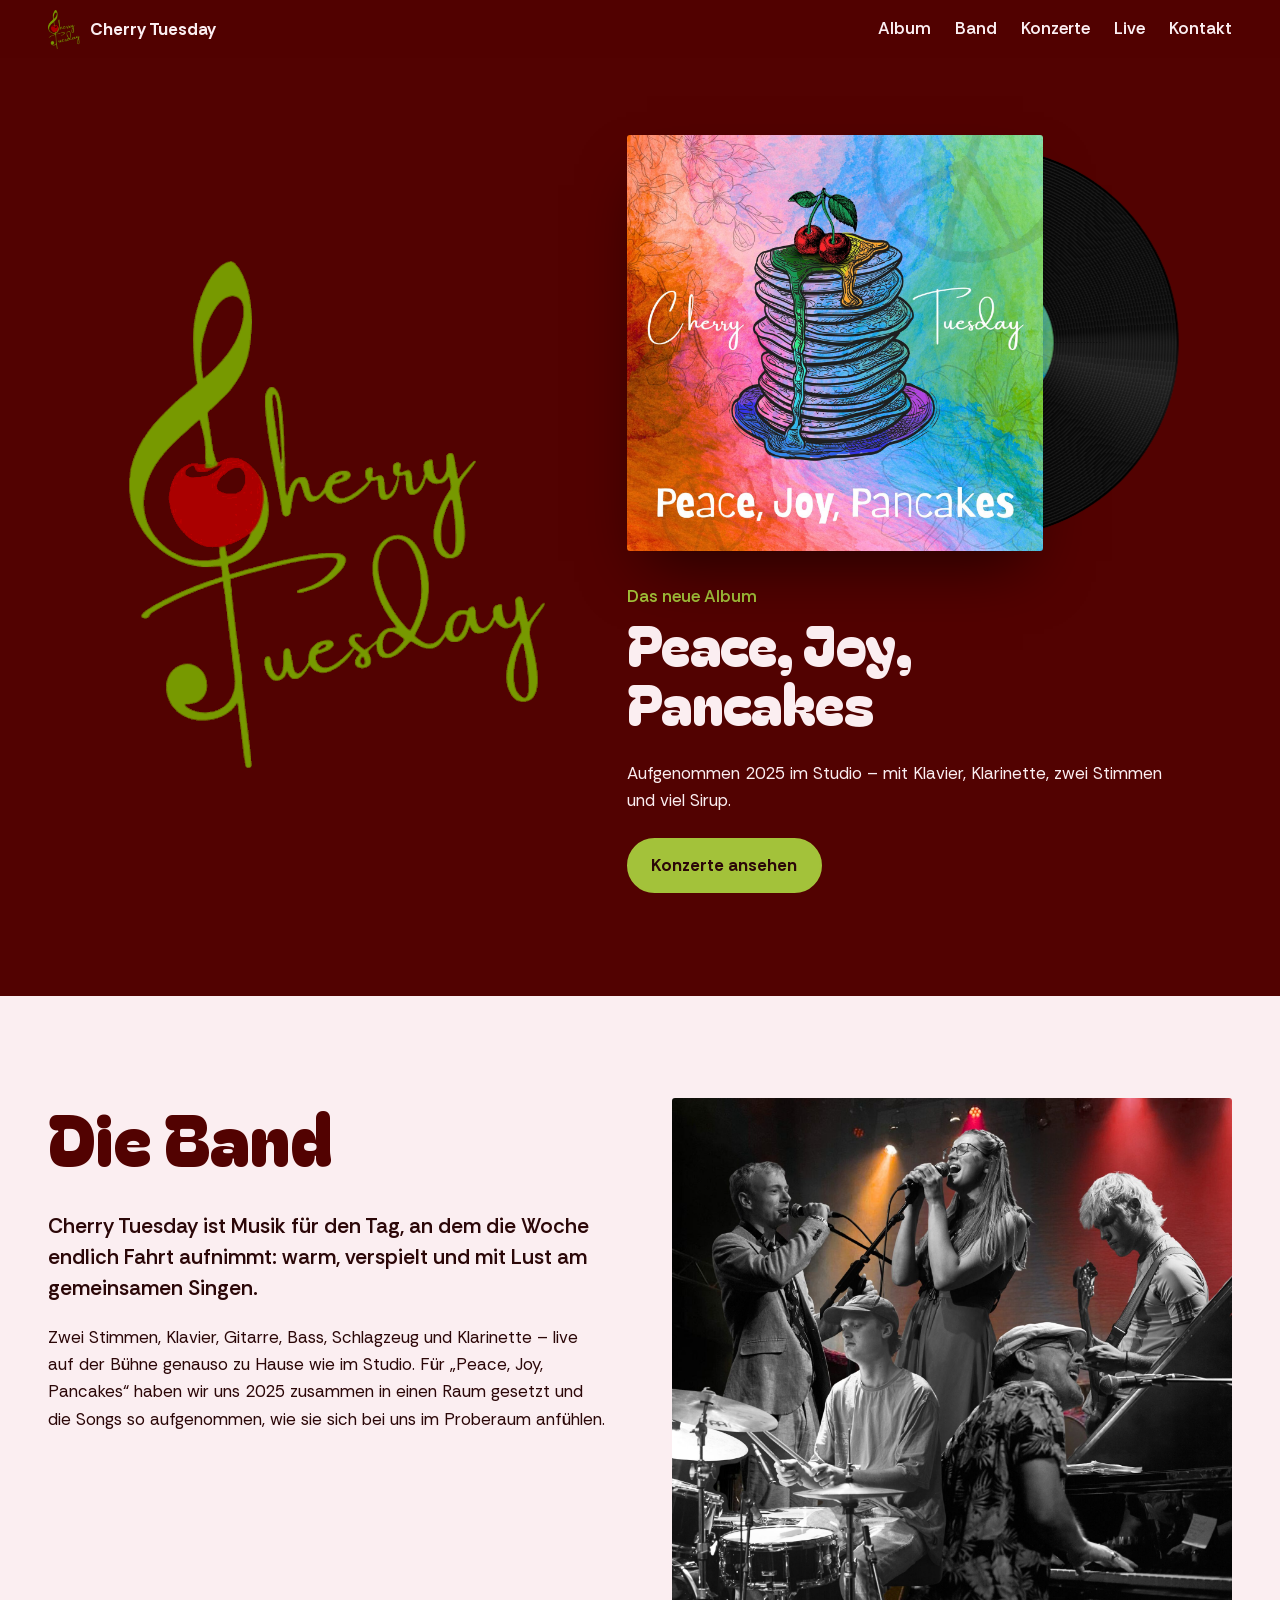
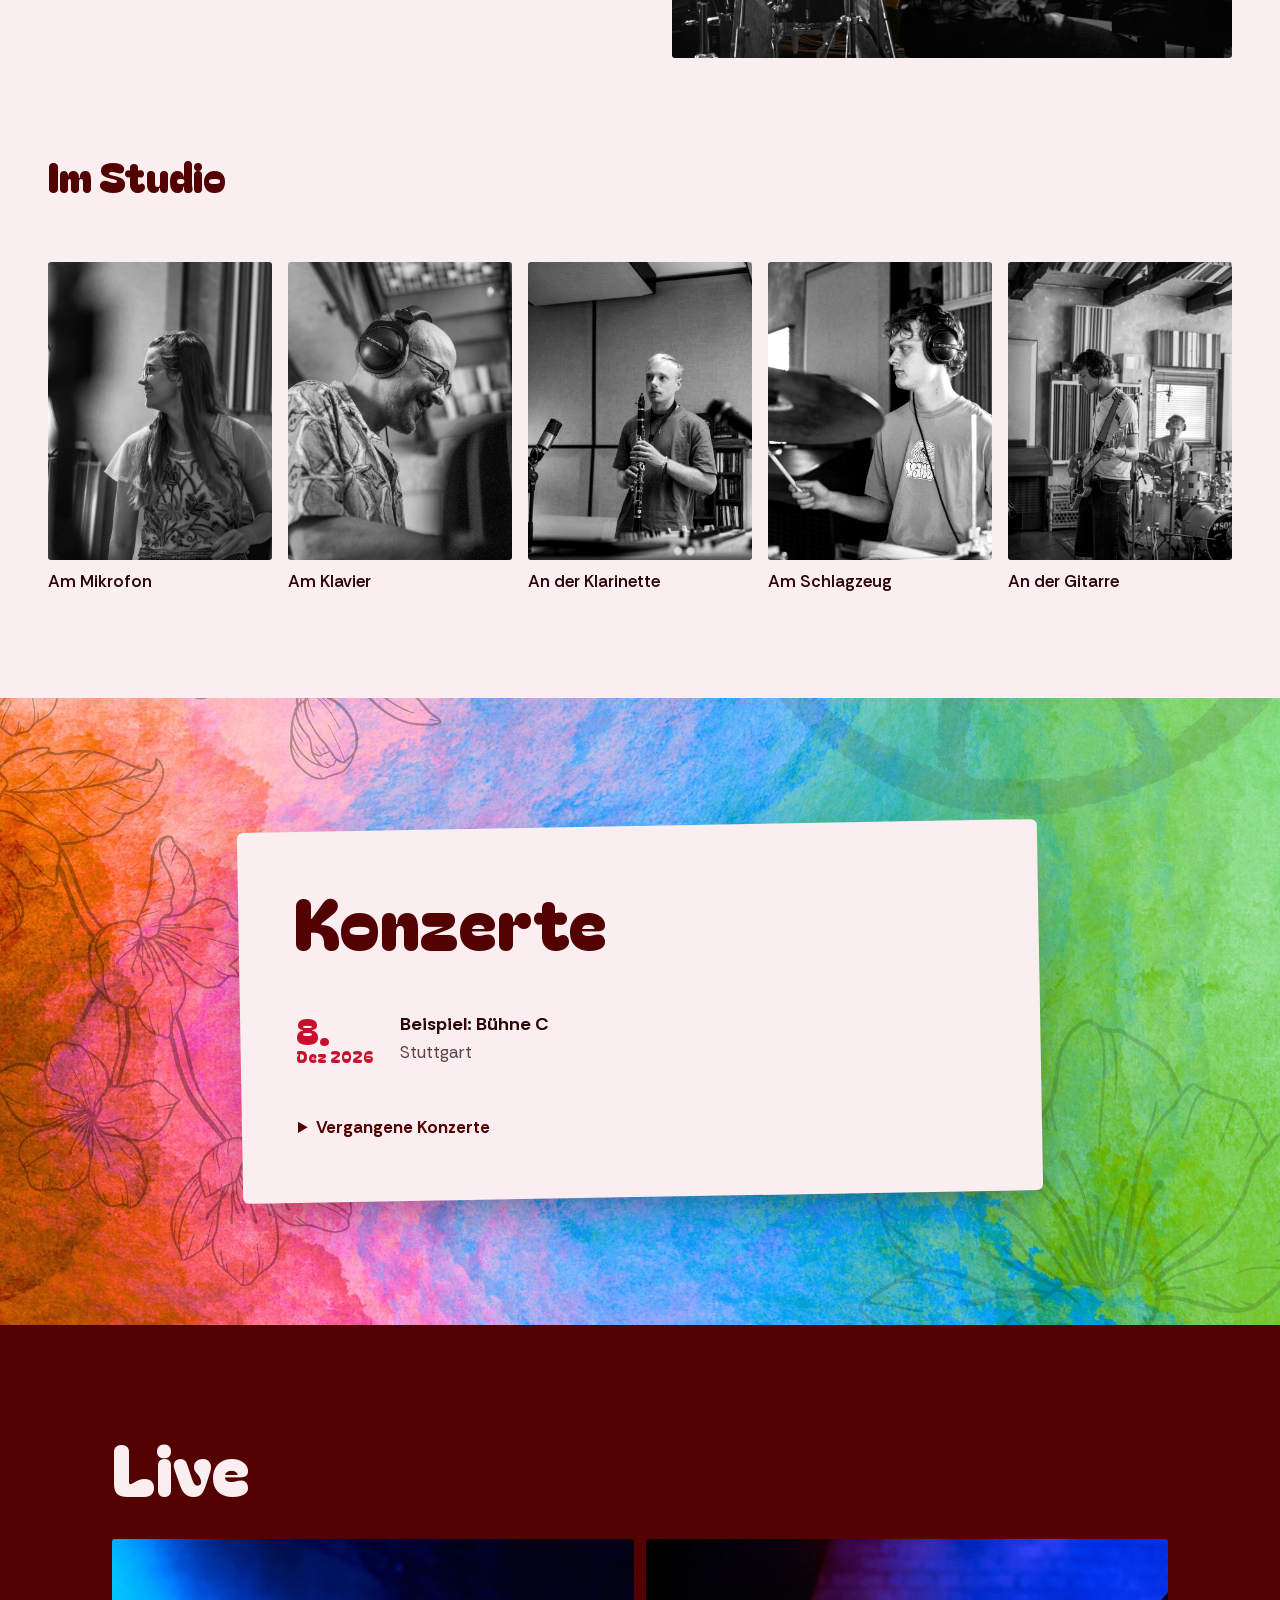
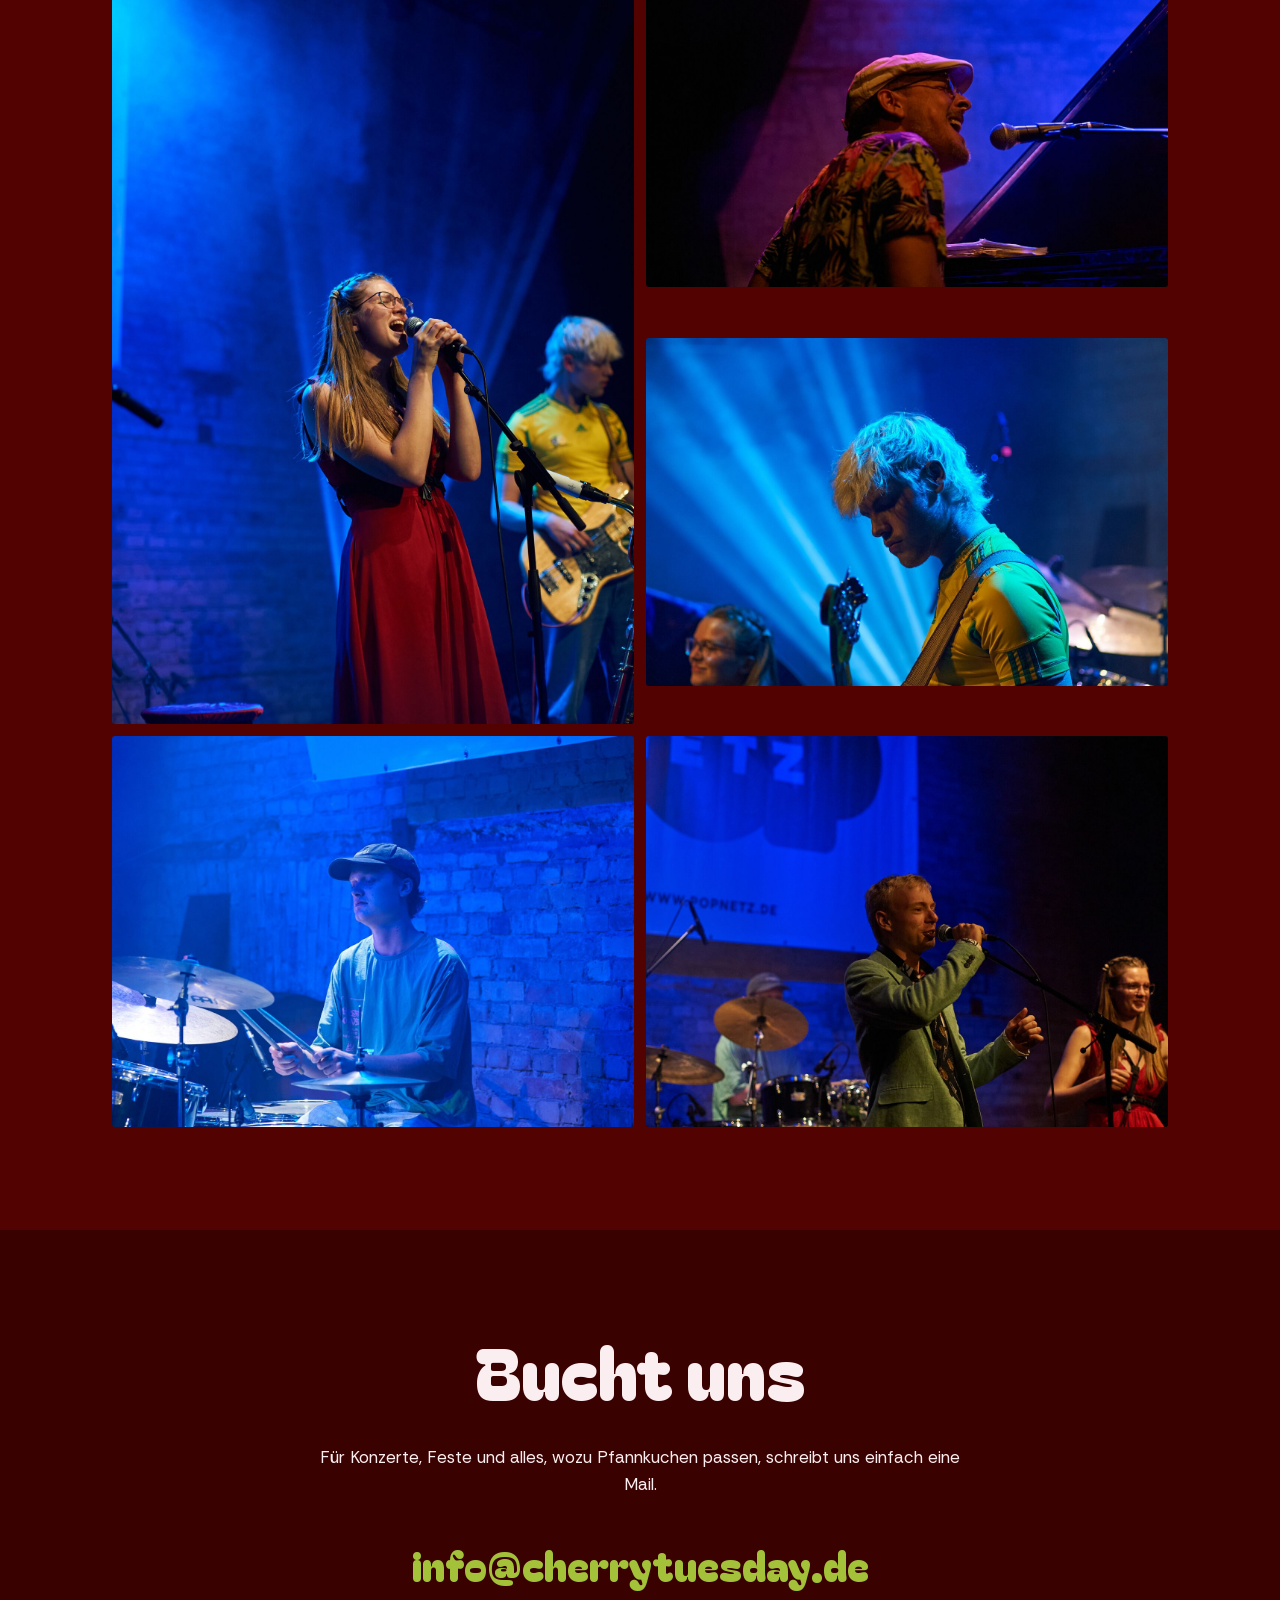
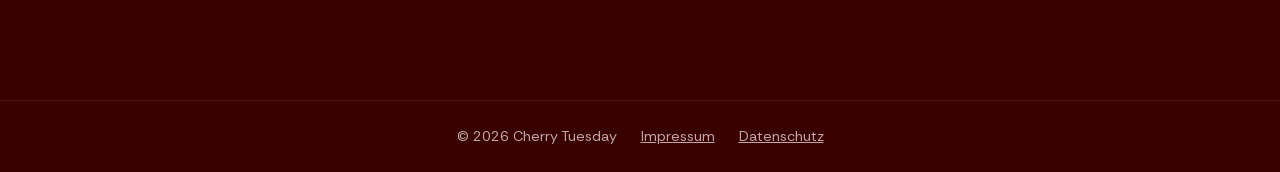
==== commit 7c48198a: "Impressum und Datenschutz ergänzen, Social-Links entfernen Co-Authored-By: Claude Opus 5.5 <noreply@" ====
--- a/index.html
+++ b/index.html
@@ -50,8 +50,7 @@
           <h2 class="album-title">Peace, Joy, Pancakes</h2>
           <p>Aufgenommen 2025 im Studio – mit Klavier, Klarinette, zwei Stimmen und viel Sirup.</p>
           <div class="actions">
-            <a class="btn btn-primary" href="#">Album anhören</a>
-            <a class="btn btn-ghost" href="#konzerte">Konzerte ansehen</a>
+            <a class="btn btn-primary" href="#konzerte">Konzerte ansehen</a>
           </div>
         </div>
       </div>
@@ -107,18 +106,13 @@
       <h2>Bucht uns</h2>
       <p>Für Konzerte, Feste und alles, wozu Pfannkuchen passen, schreibt uns einfach eine Mail.</p>
       <a class="contact-mail" href="mailto:info@cherrytuesday.de">info@cherrytuesday.de</a>
-      <ul class="social" role="list">
-        <li><a href="#">Instagram</a></li>
-        <li><a href="#">Spotify</a></li>
-        <li><a href="#">YouTube</a></li>
-      </ul>
     </section>
   </main>
 
   <footer class="site-footer">
     <p>© <span id="year">2026</span> Cherry Tuesday</p>
-    <a href="#">Impressum</a>
-    <a href="#">Datenschutz</a>
+    <a href="impressum.html">Impressum</a>
+    <a href="datenschutz.html">Datenschutz</a>
   </footer>
 
   <!-- Lightbox -->
--- a/css/style.css
+++ b/css/style.css
@@ -289,8 +289,25 @@
   overflow-wrap: anywhere;
 }
 .contact-mail:hover { text-decoration: underline; text-decoration-thickness: 3px; }
-.social { list-style: none; padding: 0; margin: 0; display: flex; justify-content: center; gap: 1.5rem; flex-wrap: wrap; }
-.social a { font-weight: 600; }
+.contact-mail { margin-bottom: 0; }
+
+/* ---------- Impressum & Datenschutz ---------- */
+.back-link { font-weight: 600; text-decoration: none; border-bottom: 2px solid var(--stiel); }
+.legal {
+  max-width: 44rem;
+  margin: 0 auto;
+  padding: clamp(3rem, 8vw, 6rem) var(--gutter);
+}
+.legal h1 { font-size: clamp(2.5rem, 8vw, 4rem); margin-bottom: 1.5rem; }
+.legal h2 {
+  font-family: var(--font-body); font-weight: 700;
+  font-size: 1.2rem; line-height: 1.3;
+  color: var(--stiel);
+  margin: 2.5rem 0 .5rem;
+}
+.legal a { color: var(--stiel); }
+.legal-date { margin-top: 3rem; color: rgb(251 238 241 / .7); }
+.site-footer a[aria-current="page"] { text-decoration: none; color: var(--rosa); }
 
 .site-footer {
   display: flex; flex-wrap: wrap; gap: 1.5rem; justify-content: center;
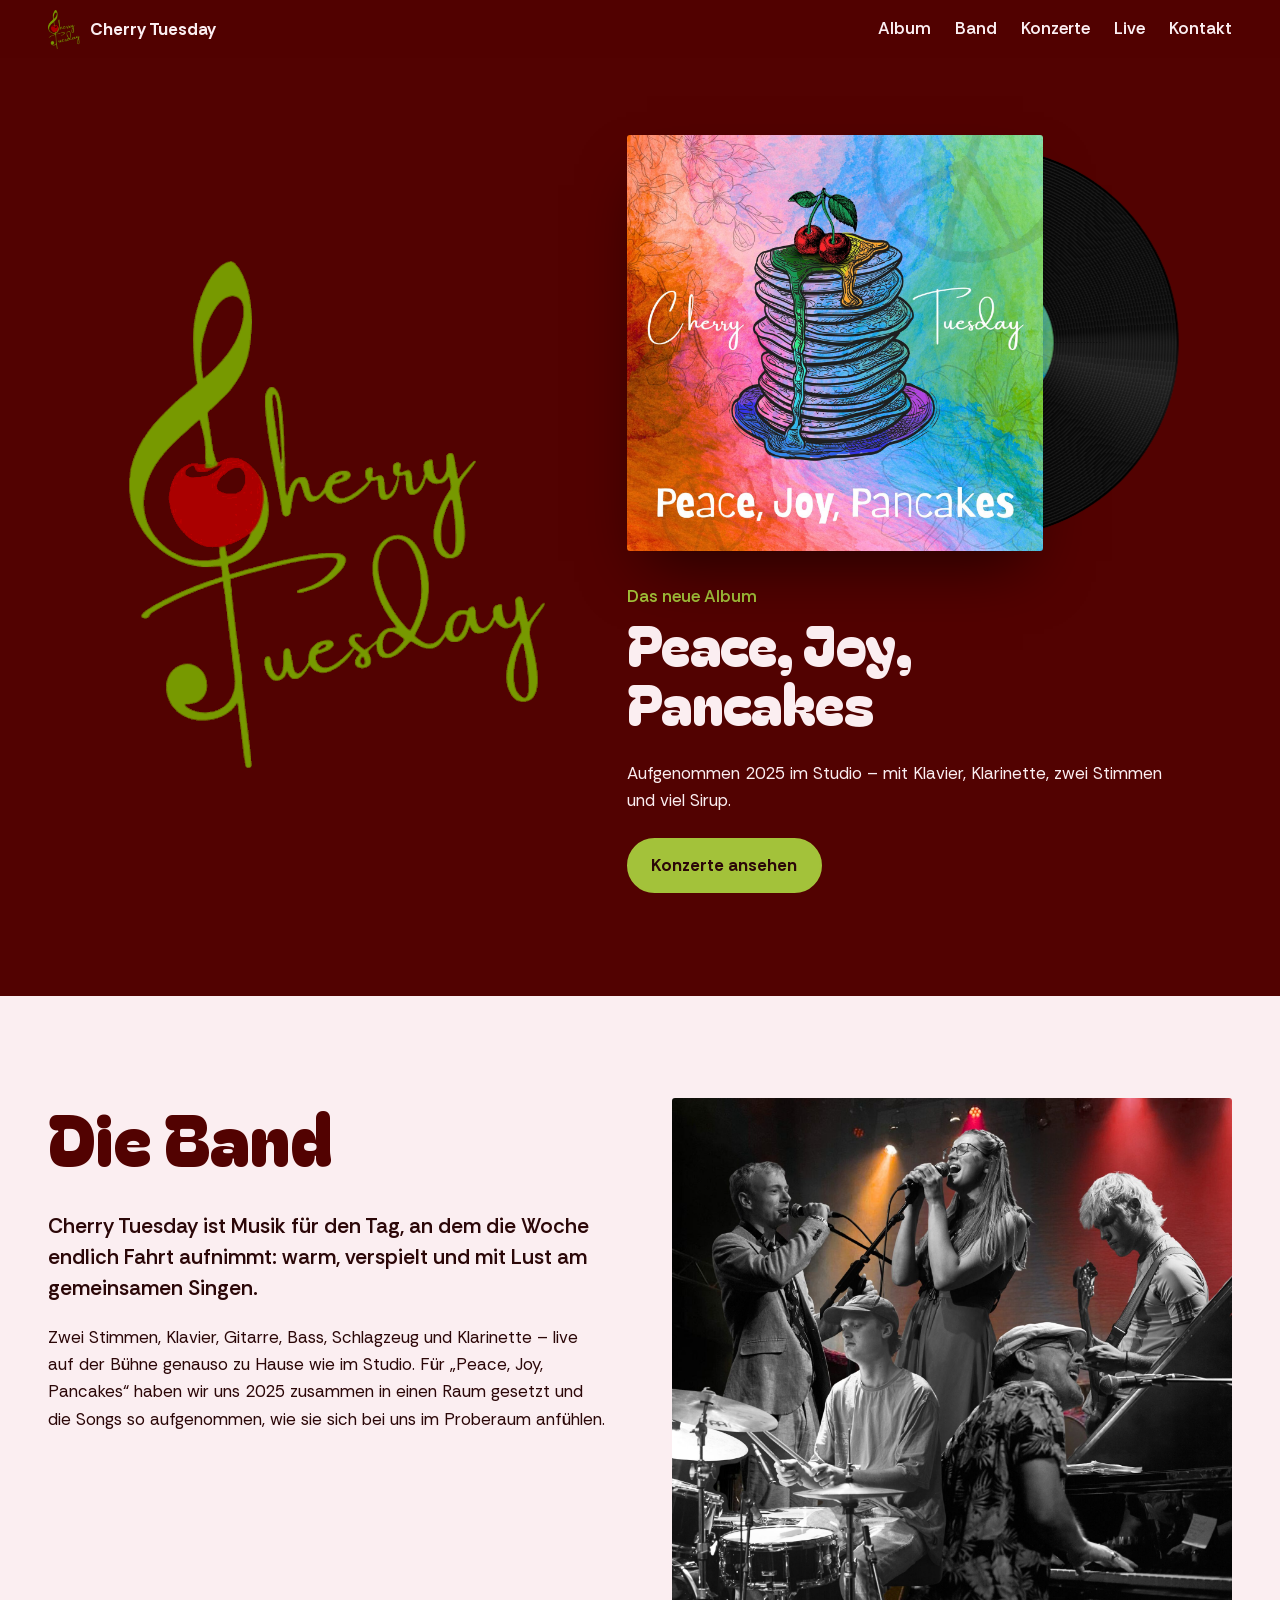
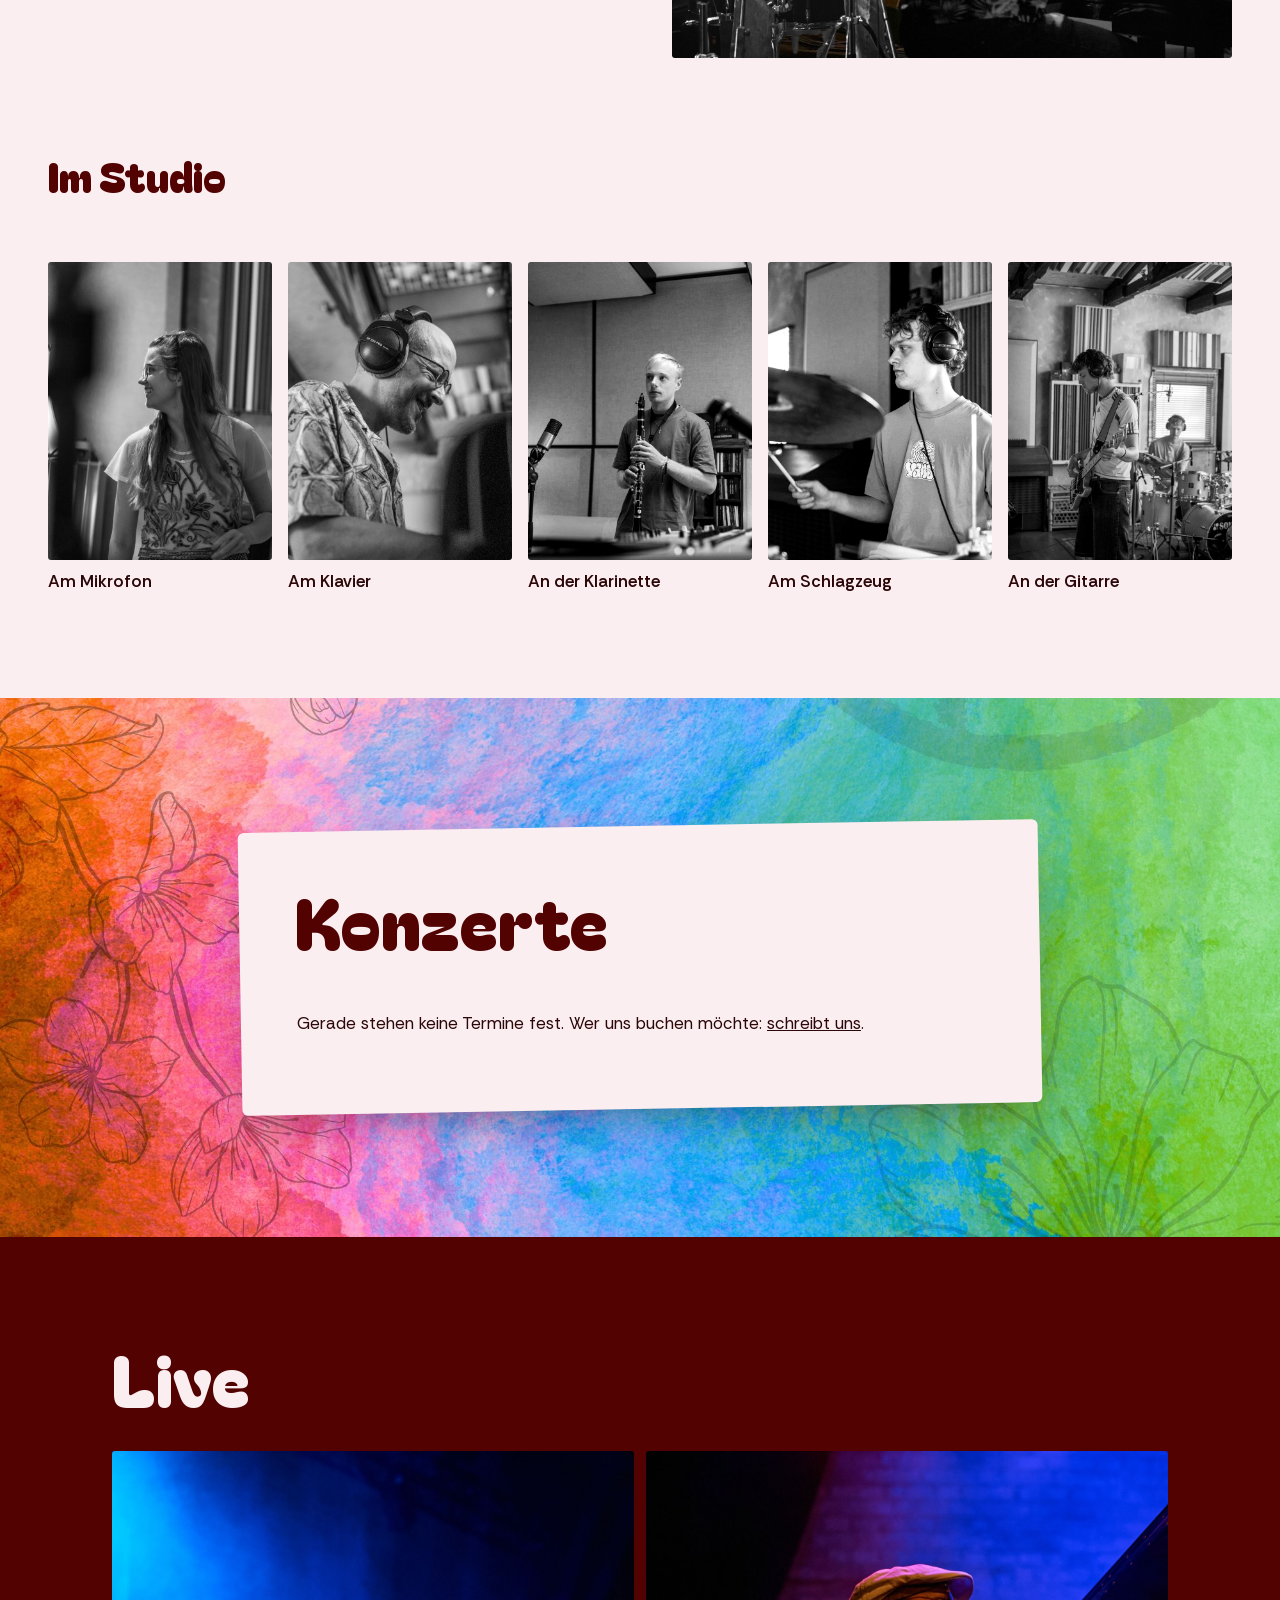
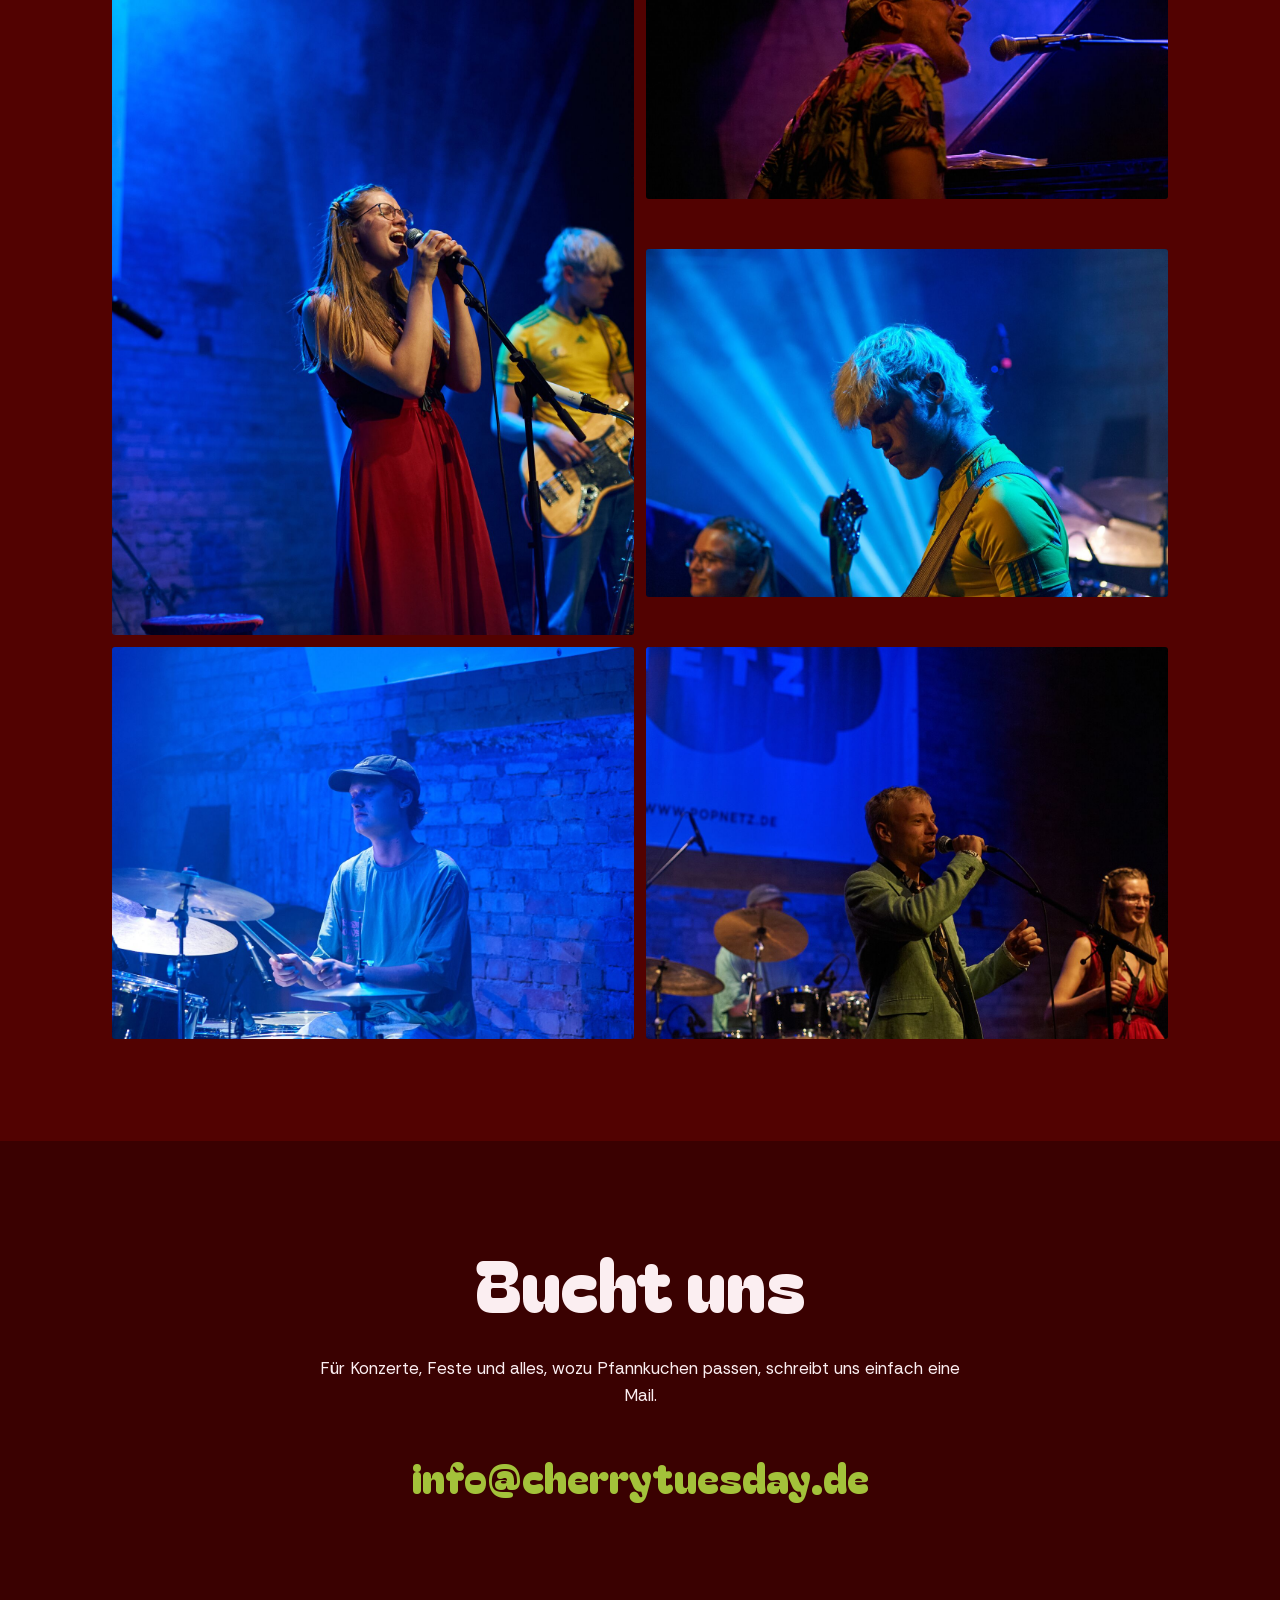
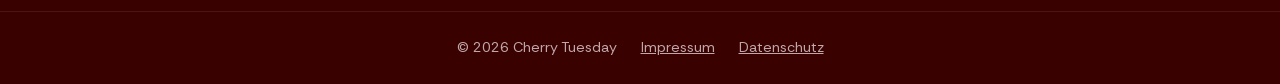
==== commit 63d4f672: "Link-Vorschau mit eigenem Vorschaubild und absoluten URLs Co-Authored-By: Claude Opus 5.5 <noreply@a" ====
--- a/index.html
+++ b/index.html
@@ -5,9 +5,18 @@
   <meta name="viewport" content="width=device-width, initial-scale=1">
   <title>Cherry Tuesday</title>
   <meta name="description" content="Cherry Tuesday – Band. Neues Album „Peace, Joy, Pancakes“, Konzerte und Booking.">
+  <link rel="canonical" href="https://cherrytuesday.de/">
+  <meta property="og:type" content="website">
+  <meta property="og:url" content="https://cherrytuesday.de/">
+  <meta property="og:site_name" content="Cherry Tuesday">
+  <meta property="og:locale" content="de_DE">
   <meta property="og:title" content="Cherry Tuesday">
-  <meta property="og:description" content="Peace, Joy, Pancakes – das neue Album.">
-  <meta property="og:image" content="assets/img/cover.jpg">
+  <meta property="og:description" content="Band aus Karlsruhe. Das neue Album: Peace, Joy, Pancakes.">
+  <meta property="og:image" content="https://cherrytuesday.de/assets/img/og-image.jpg">
+  <meta property="og:image:width" content="1200">
+  <meta property="og:image:height" content="630">
+  <meta property="og:image:alt" content="Logo von Cherry Tuesday neben dem Albumcover „Peace, Joy, Pancakes“">
+  <meta name="twitter:card" content="summary_large_image">
   <link rel="icon" type="image/png" href="assets/img/favicon.png">
   <link rel="preload" href="assets/fonts/bagel-fat-one-400-latin.woff2" as="font" type="font/woff2" crossorigin>
   <link rel="stylesheet" href="css/fonts.css">
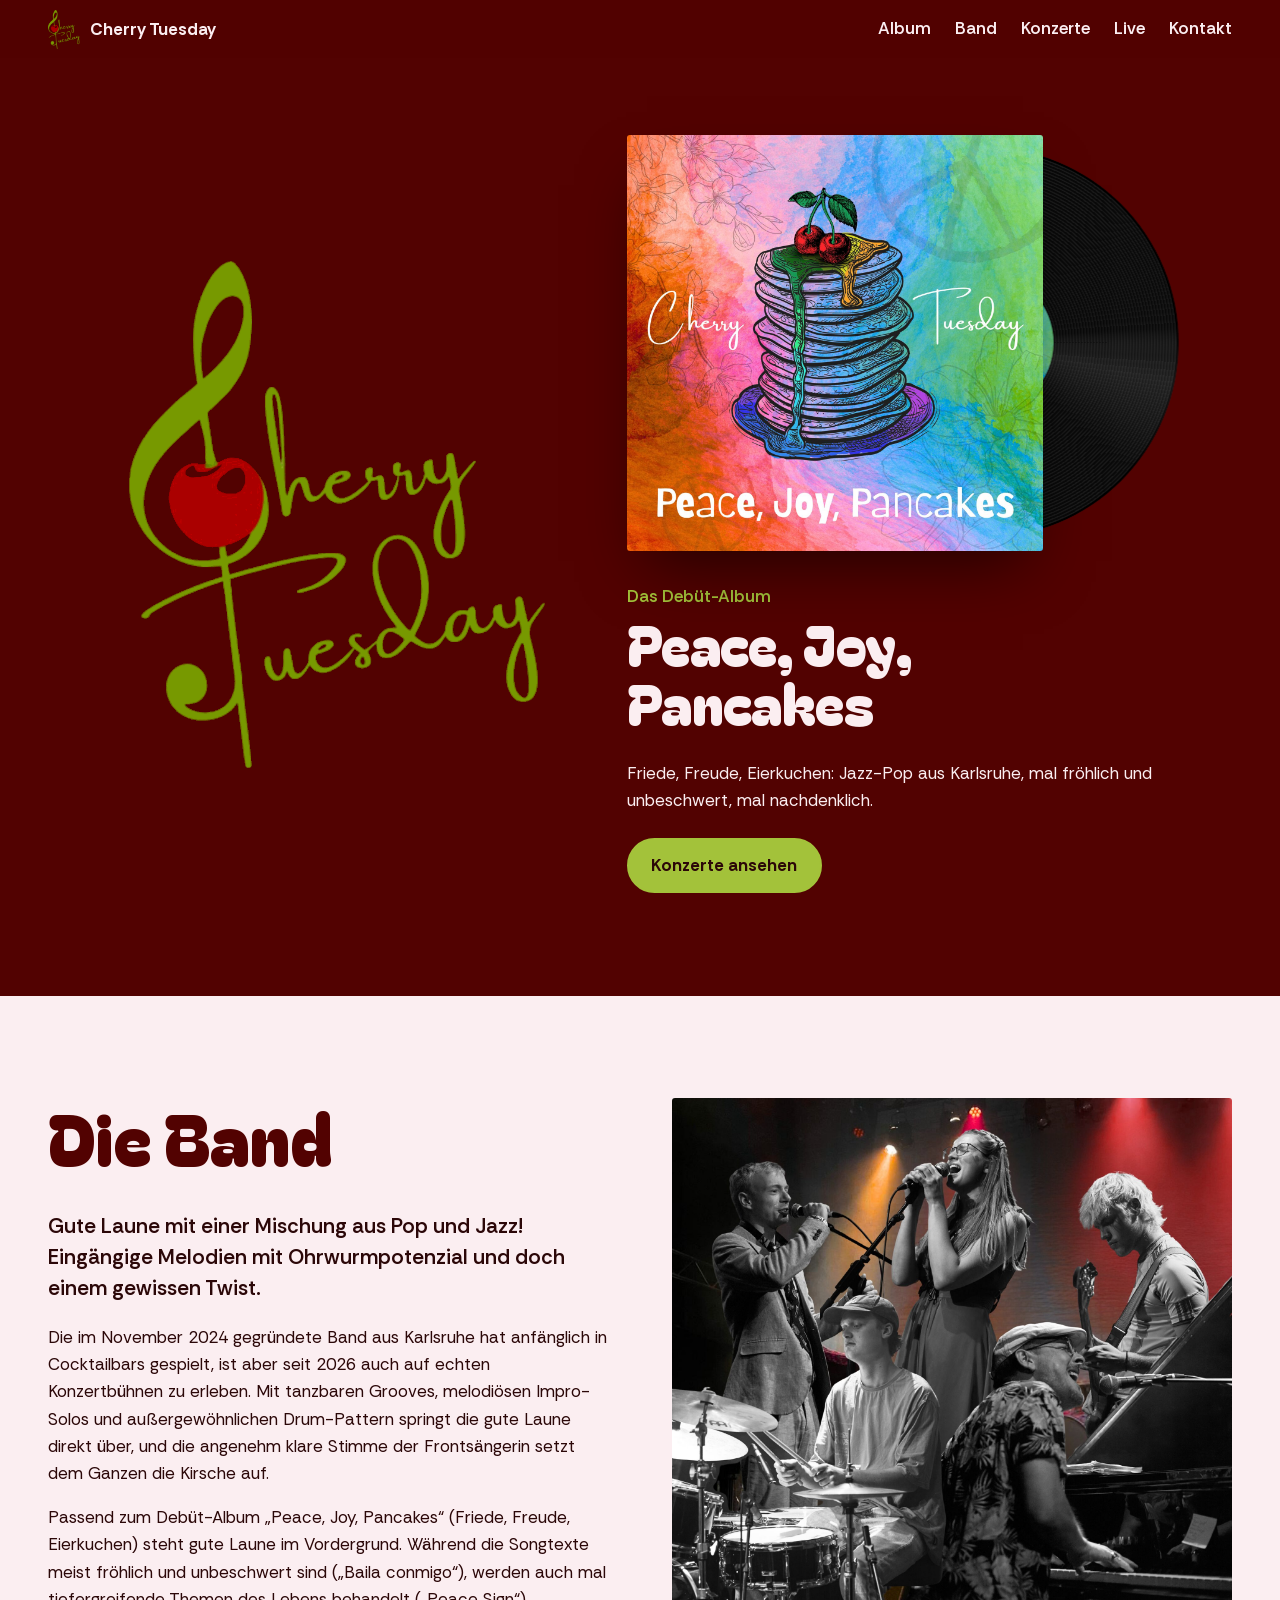
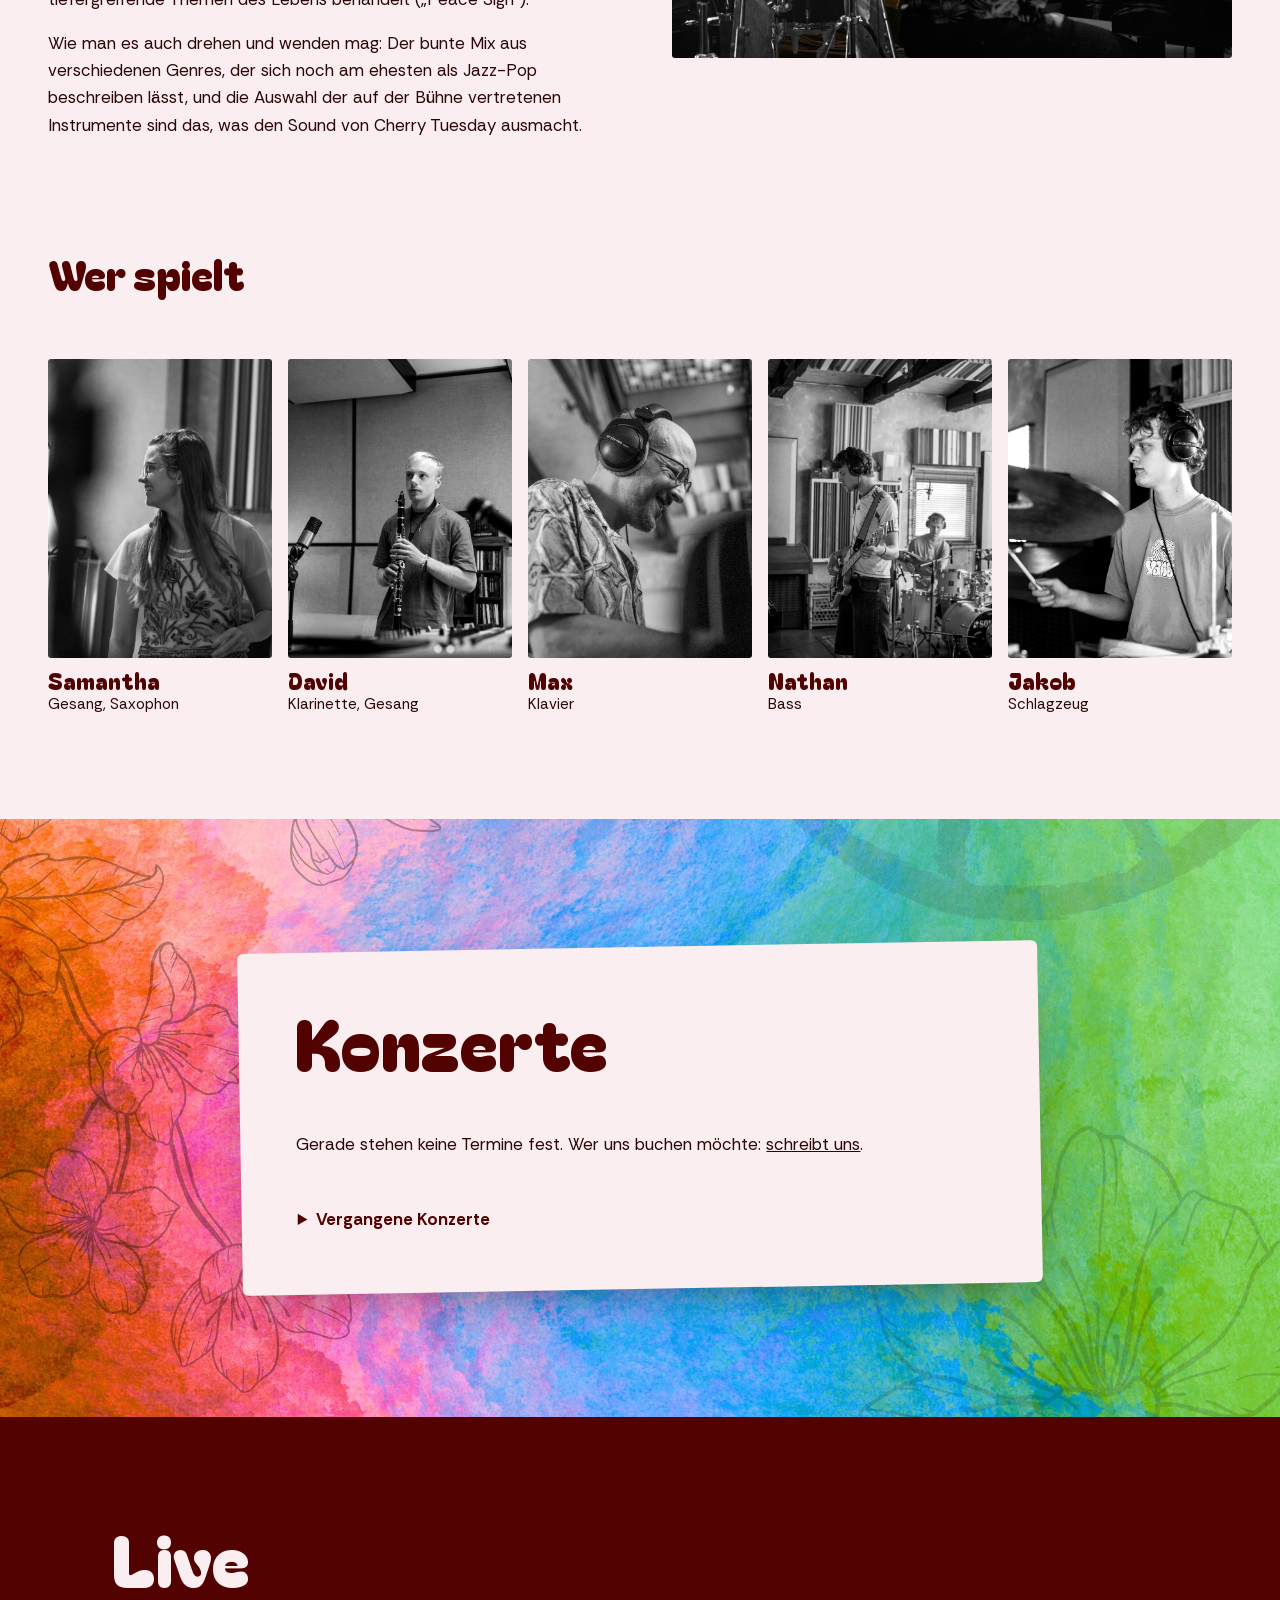
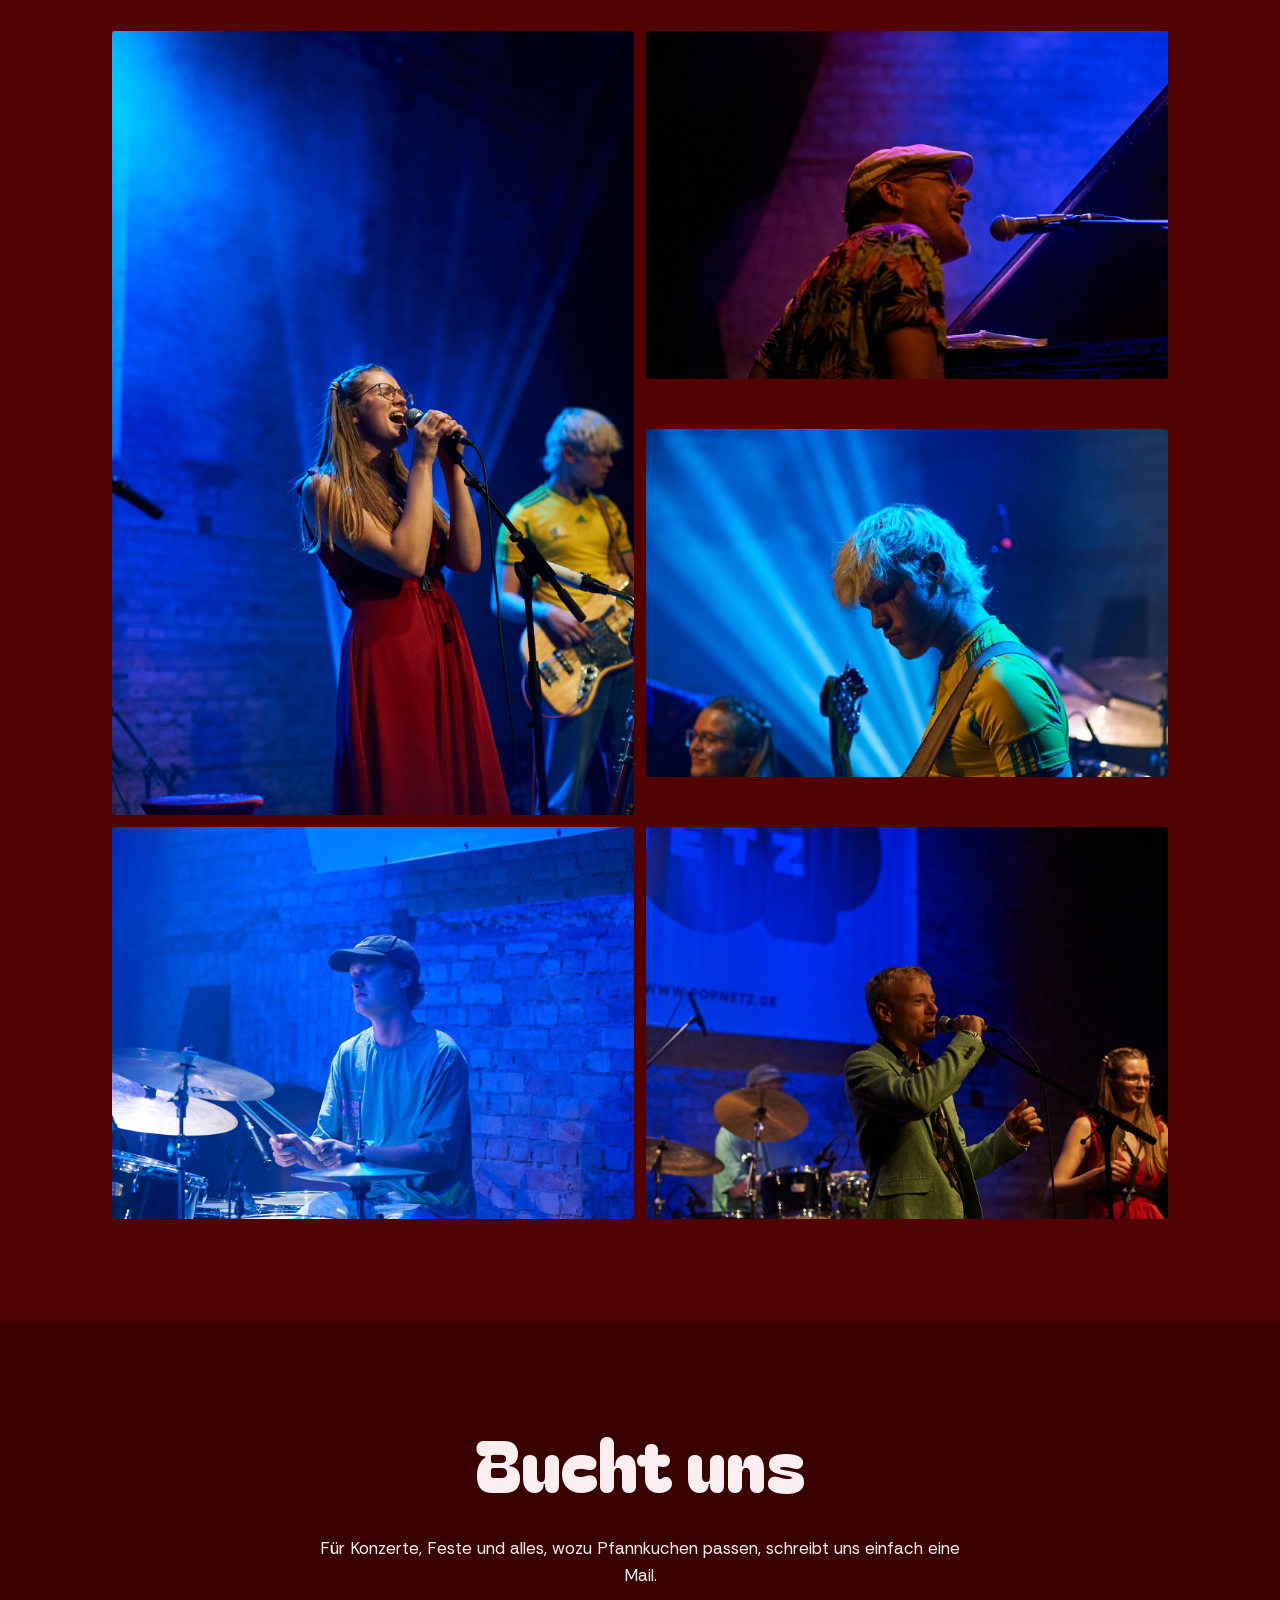
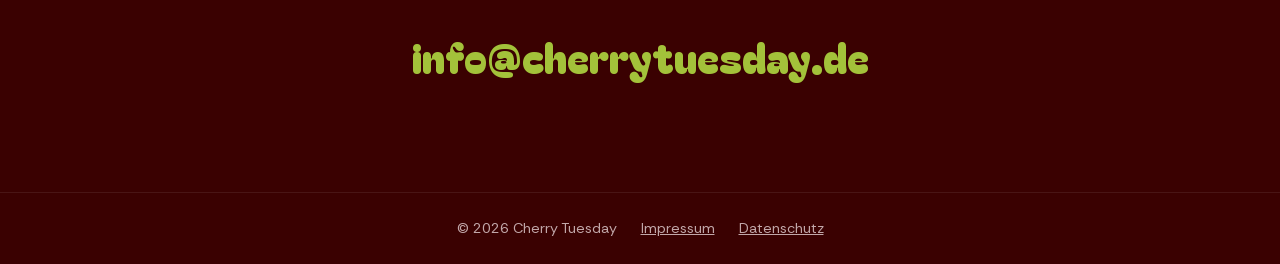
==== commit 91787ba8: "Bandtext, Mitglieder und Konzerte eintragen - Bandtext der Band übernommen, Album als Debüt-Album - " ====
--- a/index.html
+++ b/index.html
@@ -4,14 +4,14 @@
   <meta charset="utf-8">
   <meta name="viewport" content="width=device-width, initial-scale=1">
   <title>Cherry Tuesday</title>
-  <meta name="description" content="Cherry Tuesday – Band. Neues Album „Peace, Joy, Pancakes“, Konzerte und Booking.">
+  <meta name="description" content="Cherry Tuesday – Jazz-Pop aus Karlsruhe. Gute Laune, Ohrwürmer mit Twist und das Debüt-Album „Peace, Joy, Pancakes“.">
   <link rel="canonical" href="https://cherrytuesday.de/">
   <meta property="og:type" content="website">
   <meta property="og:url" content="https://cherrytuesday.de/">
   <meta property="og:site_name" content="Cherry Tuesday">
   <meta property="og:locale" content="de_DE">
   <meta property="og:title" content="Cherry Tuesday">
-  <meta property="og:description" content="Band aus Karlsruhe. Das neue Album: Peace, Joy, Pancakes.">
+  <meta property="og:description" content="Jazz-Pop aus Karlsruhe. Das Debüt-Album: Peace, Joy, Pancakes.">
   <meta property="og:image" content="https://cherrytuesday.de/assets/img/og-image.jpg">
   <meta property="og:image:width" content="1200">
   <meta property="og:image:height" content="630">
@@ -55,9 +55,9 @@
           <img class="sleeve" src="assets/img/cover.jpg" alt="Albumcover „Peace, Joy, Pancakes“: ein Stapel Pfannkuchen mit Kirschen auf Aquarell-Hintergrund" width="1400" height="1400">
         </div>
         <div class="album-info">
-          <p class="album-kicker">Das neue Album</p>
+          <p class="album-kicker">Das Debüt-Album</p>
           <h2 class="album-title">Peace, Joy, Pancakes</h2>
-          <p>Aufgenommen 2025 im Studio – mit Klavier, Klarinette, zwei Stimmen und viel Sirup.</p>
+          <p>Friede, Freude, Eierkuchen: Jazz-Pop aus Karlsruhe, mal fröhlich und unbeschwert, mal nachdenklich.</p>
           <div class="actions">
             <a class="btn btn-primary" href="#konzerte">Konzerte ansehen</a>
           </div>
@@ -69,20 +69,22 @@
     <section class="band" id="band">
       <div class="band-intro">
         <h2>Die Band</h2>
-        <p class="lead">Cherry Tuesday ist Musik für den Tag, an dem die Woche endlich Fahrt aufnimmt: warm, verspielt und mit Lust am gemeinsamen Singen.</p>
-        <p>Zwei Stimmen, Klavier, Gitarre, Bass, Schlagzeug und Klarinette – live auf der Bühne genauso zu Hause wie im Studio. Für „Peace, Joy, Pancakes“ haben wir uns 2025 zusammen in einen Raum gesetzt und die Songs so aufgenommen, wie sie sich bei uns im Proberaum anfühlen.</p>
+        <p class="lead">Gute Laune mit einer Mischung aus Pop und Jazz! Eingängige Melodien mit Ohrwurmpotenzial und doch einem gewissen Twist.</p>
+        <p>Die im November 2024 gegründete Band aus Karlsruhe hat anfänglich in Cocktailbars gespielt, ist aber seit 2026 auch auf echten Konzertbühnen zu erleben. Mit tanzbaren Grooves, melodiösen Impro-Solos und außergewöhnlichen Drum-Pattern springt die gute Laune direkt über, und die angenehm klare Stimme der Frontsängerin setzt dem Ganzen die Kirsche auf.</p>
+        <p>Passend zum Debüt-Album „Peace, Joy, Pancakes“ (Friede, Freude, Eierkuchen) steht gute Laune im Vordergrund. Während die Songtexte meist fröhlich und unbeschwert sind („Baila conmigo“), werden auch mal tiefergreifende Themen des Lebens behandelt („Peace Sign“).</p>
+        <p>Wie man es auch drehen und wenden mag: Der bunte Mix aus verschiedenen Genres, der sich noch am ehesten als Jazz-Pop beschreiben lässt, und die Auswahl der auf der Bühne vertretenen Instrumente sind das, was den Sound von Cherry Tuesday ausmacht.</p>
       </div>
       <figure class="band-photo">
-        <img src="assets/img/band-live.jpg" alt="Cherry Tuesday live auf der Bühne: Gesang, Schlagzeug, Klavier und Gitarre" loading="lazy" width="1800" height="1800">
+        <img src="assets/img/band-live.jpg" alt="Cherry Tuesday live auf der Bühne: David und Samantha am Mikrofon, Jakob am Schlagzeug, Max am Klavier und Nathan am Bass" loading="lazy" width="1800" height="1800">
       </figure>
 
-      <h3 class="studio-heading">Im Studio</h3>
+      <h3 class="studio-heading">Wer spielt</h3>
       <ul class="studio" role="list">
-        <li><img src="assets/img/studio-052.jpg" alt="Sängerin im Aufnahmeraum" loading="lazy" width="1400" height="2100"><span>Am Mikrofon</span></li>
-        <li><img src="assets/img/studio-212.jpg" alt="Pianist mit Kopfhörern" loading="lazy" width="1400" height="2100"><span>Am Klavier</span></li>
-        <li><img src="assets/img/studio-121.jpg" alt="Klarinettist im Aufnahmeraum" loading="lazy" width="1400" height="2100"><span>An der Klarinette</span></li>
-        <li><img src="assets/img/studio-077.jpg" alt="Schlagzeuger mit Kopfhörern" loading="lazy" width="1400" height="2100"><span>Am Schlagzeug</span></li>
-        <li><img src="assets/img/studio-206.jpg" alt="Gitarrist und Schlagzeuger bei der Aufnahme" loading="lazy" width="1400" height="2100"><span>An der Gitarre</span></li>
+        <li><img src="assets/img/studio-052.jpg" alt="Samantha im Aufnahmeraum" loading="lazy" width="1400" height="2100"><strong>Samantha</strong><span>Gesang, Saxophon</span></li>
+        <li><img src="assets/img/studio-121.jpg" alt="David mit Klarinette im Aufnahmeraum" loading="lazy" width="1400" height="2100"><strong>David</strong><span>Klarinette, Gesang</span></li>
+        <li><img src="assets/img/studio-212.jpg" alt="Max mit Kopfhörern bei der Aufnahme" loading="lazy" width="1400" height="2100"><strong>Max</strong><span>Klavier</span></li>
+        <li><img src="assets/img/studio-206.jpg" alt="Nathan am Bass, im Hintergrund das Schlagzeug" loading="lazy" width="1400" height="2100"><strong>Nathan</strong><span>Bass</span></li>
+        <li><img src="assets/img/studio-077.jpg" alt="Jakob mit Kopfhörern am Schlagzeug" loading="lazy" width="1400" height="2100"><strong>Jakob</strong><span>Schlagzeug</span></li>
       </ul>
     </section>
 
@@ -102,11 +104,11 @@
     <section class="live" id="live">
       <h2>Live</h2>
       <div class="gallery" id="gallery">
-        <a href="assets/img/live-4481.jpg"><img src="assets/img/live-4481.jpg" alt="Sängerin im roten Kleid im blauen Bühnenlicht" loading="lazy" width="1400" height="2104"></a>
-        <a href="assets/img/live-4448.jpg"><img src="assets/img/live-4448.jpg" alt="Pianist am Flügel im violetten Licht" loading="lazy" width="1400" height="2104"></a>
-        <a href="assets/img/live-4457.jpg"><img src="assets/img/live-4457.jpg" alt="Bassist in gelbem Shirt unter blauen Scheinwerfern" loading="lazy" width="1400" height="2104"></a>
-        <a href="assets/img/live-4454.jpg"><img src="assets/img/live-4454.jpg" alt="Schlagzeuger im blauen Licht" loading="lazy" width="1400" height="2104"></a>
-        <a href="assets/img/live-4437.jpg"><img src="assets/img/live-4437.jpg" alt="Sänger im grünen Anzug und Sängerin auf der Bühne" loading="lazy" width="1400" height="2104"></a>
+        <a href="assets/img/live-4481.jpg"><img src="assets/img/live-4481.jpg" alt="Samantha im roten Kleid singt im blauen Bühnenlicht, dahinter Nathan am Bass" loading="lazy" width="1400" height="2104"></a>
+        <a href="assets/img/live-4448.jpg"><img src="assets/img/live-4448.jpg" alt="Max am Flügel im violetten Licht" loading="lazy" width="1400" height="2104"></a>
+        <a href="assets/img/live-4457.jpg"><img src="assets/img/live-4457.jpg" alt="Nathan in gelbem Shirt am Bass unter blauen Scheinwerfern, links Samantha" loading="lazy" width="1400" height="2104"></a>
+        <a href="assets/img/live-4454.jpg"><img src="assets/img/live-4454.jpg" alt="Jakob am Schlagzeug im blauen Licht" loading="lazy" width="1400" height="2104"></a>
+        <a href="assets/img/live-4437.jpg"><img src="assets/img/live-4437.jpg" alt="David im grünen Anzug und Samantha singen auf der Bühne" loading="lazy" width="1400" height="2104"></a>
       </div>
     </section>
 
--- a/css/style.css
+++ b/css/style.css
@@ -179,7 +179,12 @@
   filter: grayscale(1) contrast(1.05);
   border-radius: 3px;
 }
-.studio span { display: block; margin-top: .5rem; font-weight: 600; }
+.studio strong {
+  display: block; margin-top: .6rem;
+  font-family: var(--font-display); font-weight: 400;
+  font-size: 1.4rem; line-height: 1.1; color: var(--kirschmark);
+}
+.studio span { display: block; font-size: .95rem; }
 
 @media (max-width: 820px) {
   .band { grid-template-columns: 1fr; }
